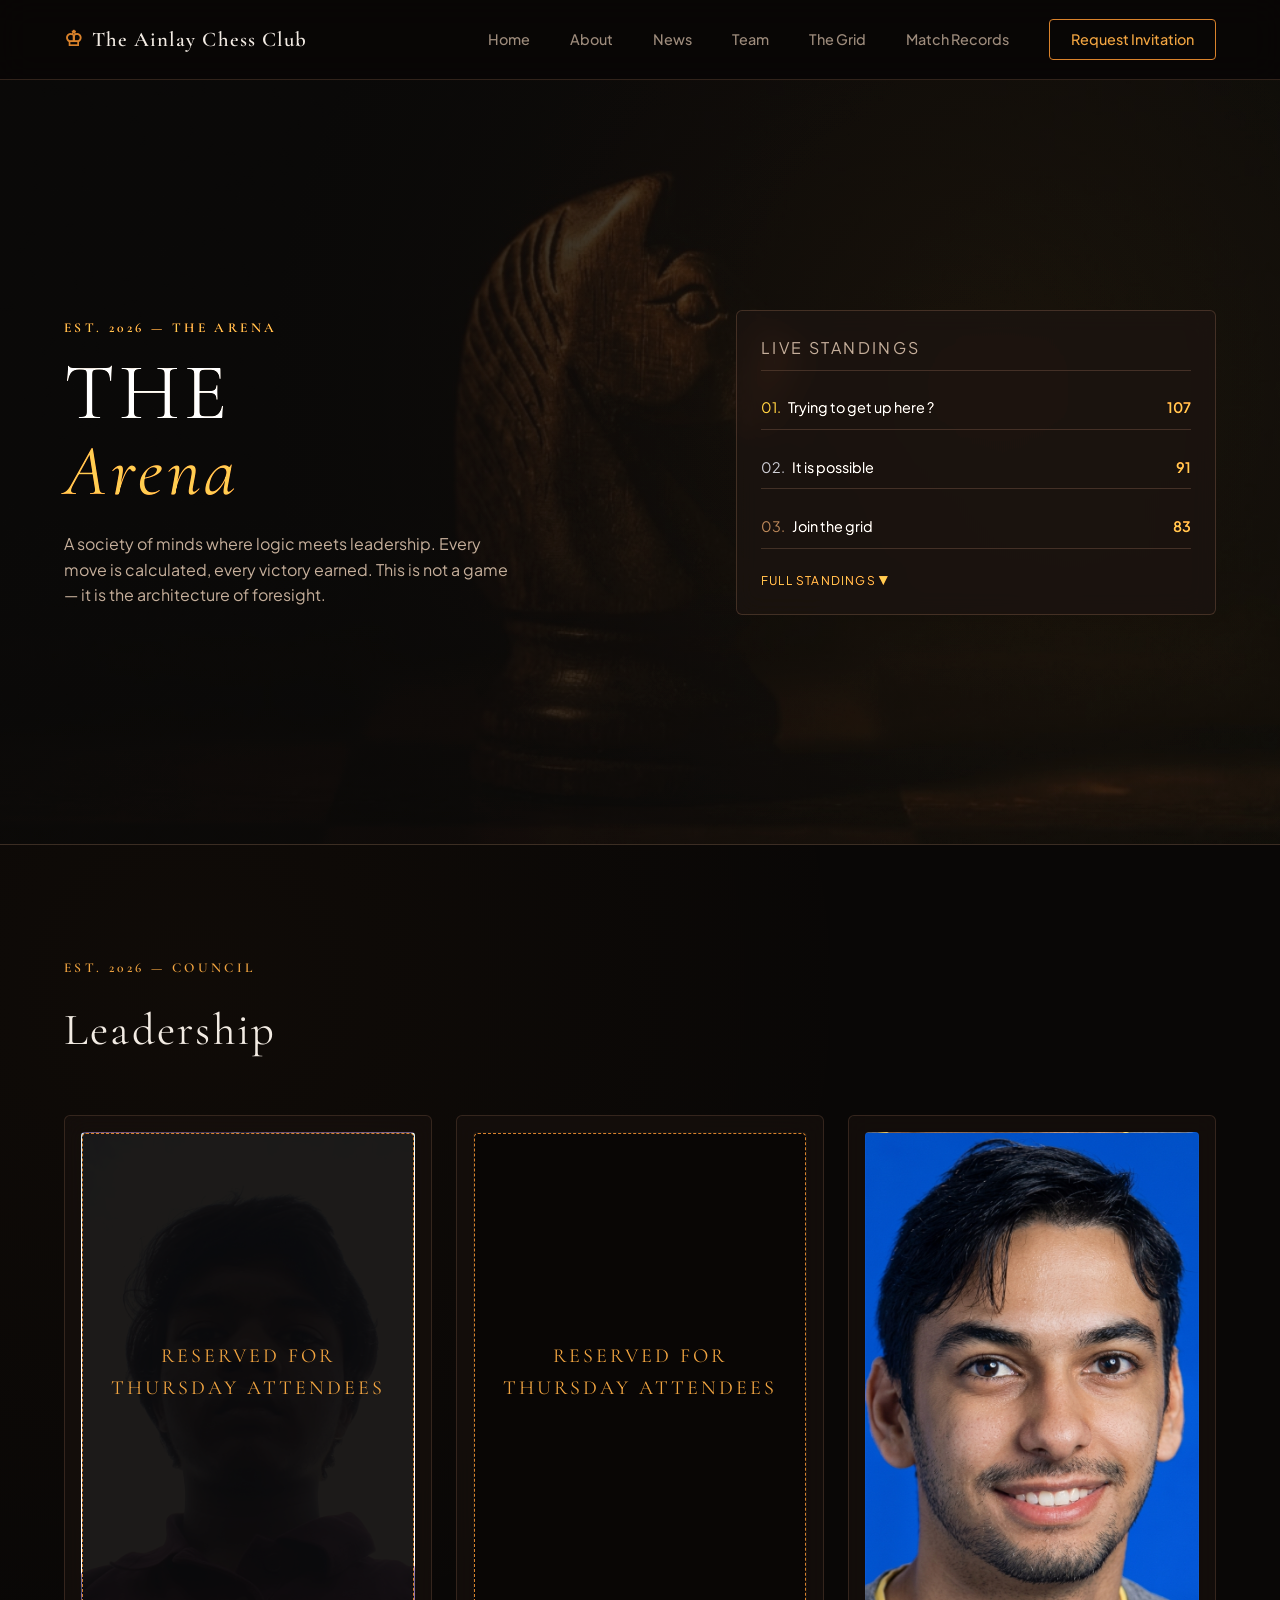
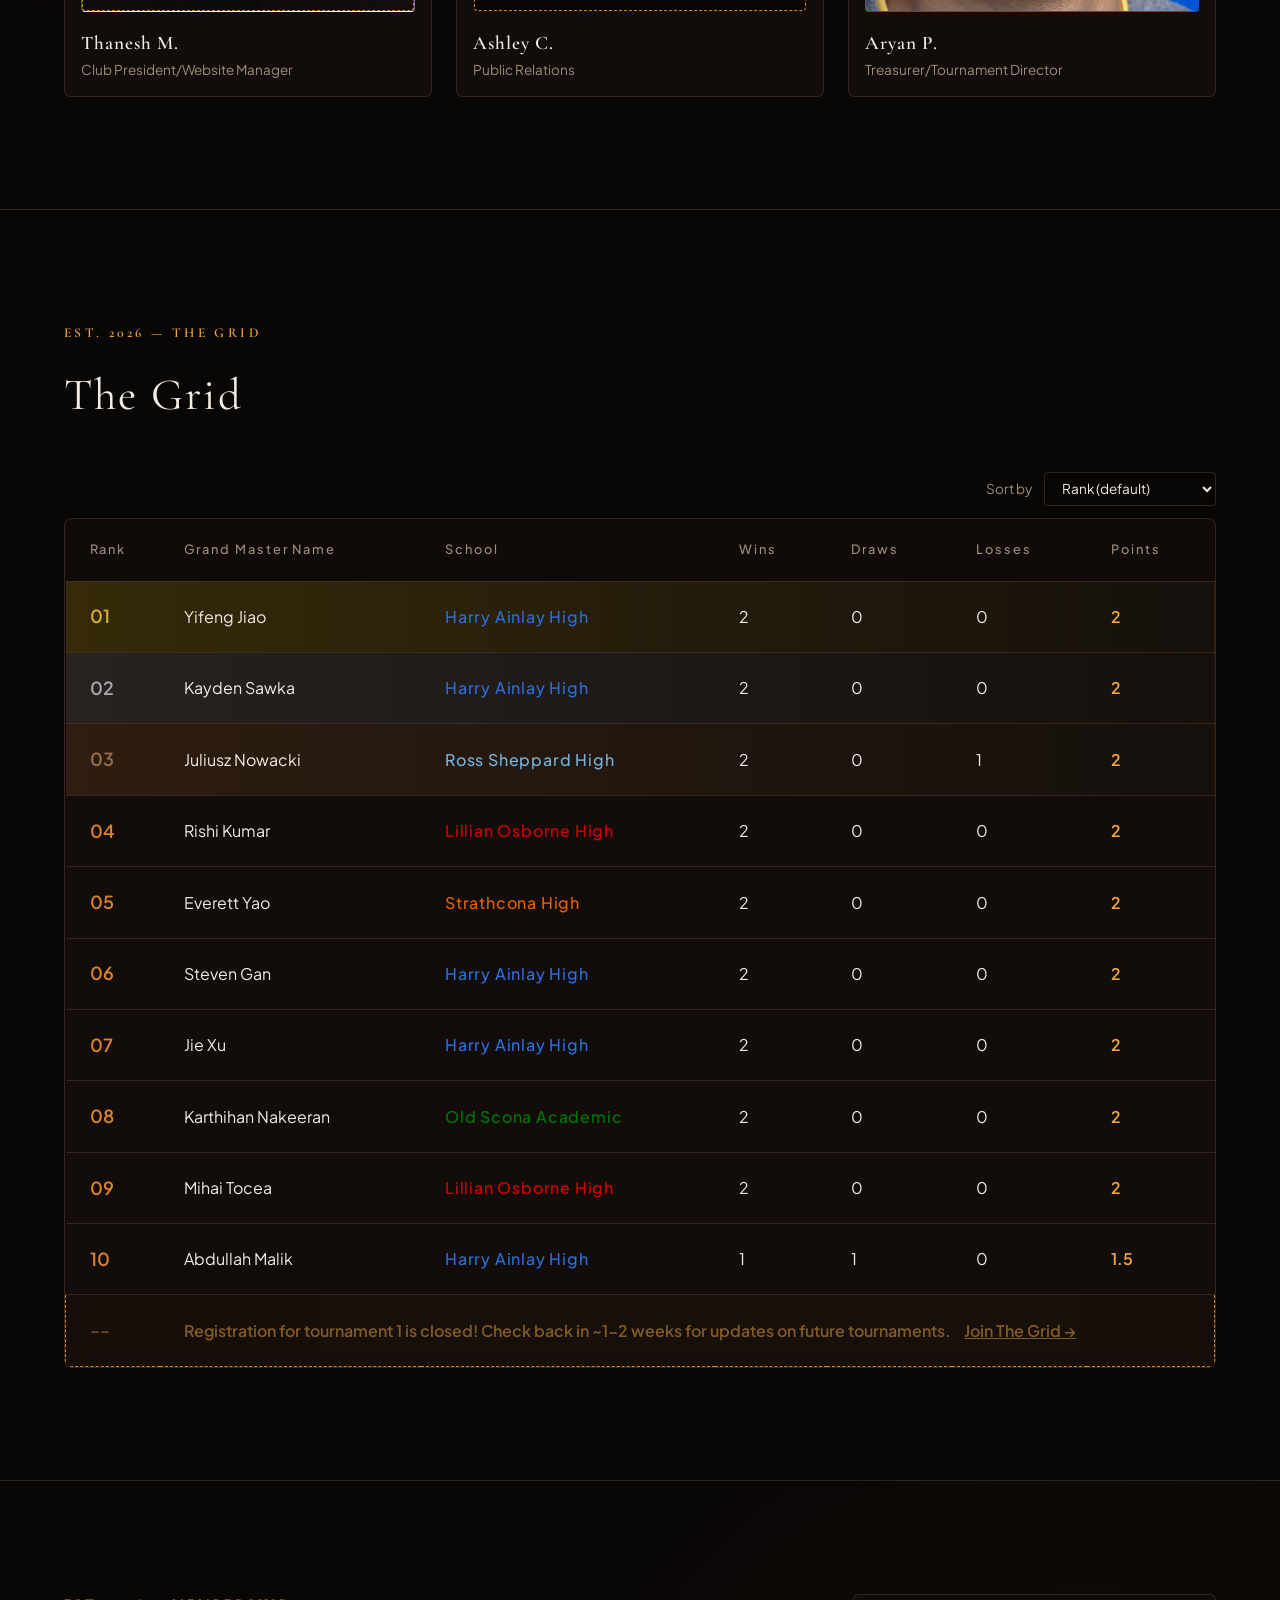
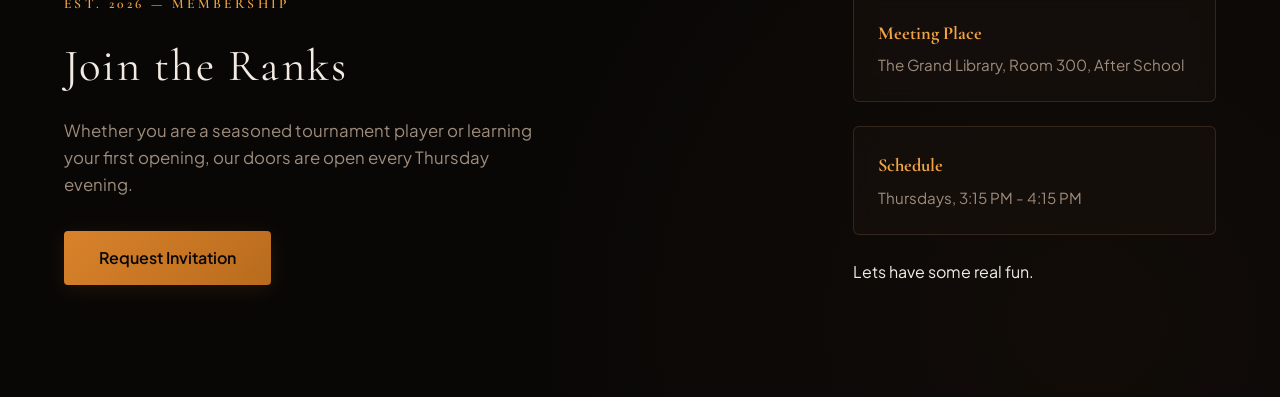
==== index.html @ 8c05b617 "Add files via upload" ====
<!doctype html>
<html lang="en">
    <head>
        <!-- Meta Information -->
        <meta charset="UTF-8" />
        <meta name="viewport" content="width=device-width, initial-scale=1.0" />

        <!-- Primary Meta Tags -->
        <title>Harry Ainlay Chess Club | The Ainlay Chess Club</title>
        <meta name="title" content="Harry Ainlay Chess Club | The Ainlay Chess Club" />
        <meta
            name="description"
            content="Step into the arena at The Ainlay Chess Club. View live league standings, meet our leadership council, and join us every Thursday after school from 3:15–4:15 PM in the library."
        />
        <link rel="canonical" href="https://ainlay-chess.vercel.app/" />

        <!-- Open Graph / Facebook / Discord / Slack -->
        <meta property="og:type" content="website" />
        <meta property="og:url" content="https://ainlay-chess.vercel.app/" />
        <meta property="og:title" content="Harry Ainlay Chess Club | The Ainlay Chess Club" />
        <meta
            property="og:description"
            content="Step into the arena at The Ainlay Chess Club. View live league standings, meet our leadership council, and join us every Thursday after school from 3:15–4:15 PM in the library."
        />
        <meta property="og:image" content="https://ainlay-chess.vercel.app/Images/favicon.png" />
        <meta property="og:image:alt" content="The Ainlay Chess Club Logo" />
        <meta property="og:site_name" content="The Ainlay Chess Club" />
        <meta property="og:locale" content="en_CA" />

        <!-- Twitter / X -->
        <meta name="twitter:card" content="summary_large_image" />
        <meta name="twitter:url" content="https://ainlay-chess.vercel.app/" />
        <meta name="twitter:title" content="Harry Ainlay Chess Club | The Arena" />
        <meta
            name="twitter:description"
            content="Step into the arena at The Ainlay Chess Club. View live league standings, meet our leadership council, and join us every Thursday after school from 3:15–4:15 PM in the library."
        />
        <meta name="twitter:image" content="https://ainlay-chess.vercel.app/Images/favicon.png" />
        <meta name="twitter:image:alt" content="The Ainlay Chess Club Logo" />

        <!-- Google Site Verification & Favicon -->
        <meta name="google-site-verification" content="iSYLplXVBavn5GoDQEmi91O7fH8G3z6XSumjKIxFPuk" />
        <link rel="icon" type="image/png" href="https://ainlay-chess.vercel.app/Images/favicon.png" />

        <!-- Stylesheets & Fonts -->
        <link rel="stylesheet" href="CSS/style.css" />
        <link
            href="https://fonts.googleapis.com/css2?family=Cormorant+Garamond:ital,wght@0,400;0,600;1,400&family=Plus+Jakarta+Sans:wght@300;400;500&display=swap"
            rel="stylesheet"
        />
        <script src="/JS/standings.js" defer></script>

        <!-- Vercel Analytics -->
        <script>
            window.va =
                window.va ||
                function () {
                    (window.vaq = window.vaq || []).push(arguments);
                };
        </script>

        <script defer src="/_vercel/insights/script.js"></script>
    </head>
    <body>
        <!-- Header / Navigation -->
        <header class="site-header">
            <div class="logo"><span>♔</span> The Ainlay Chess Club</div>
            <nav class="nav-links">
                <a href="/">Home</a>
                <a href="/about">About</a>
                <a href="/news">News</a>
                <a href="/team">Team</a>
                <a href="/league">The Grid</a>
                <a href="/records">Match Records</a>
                <a href="#join" class="btn-outline">Request Invitation</a>
            </nav>
        </header>

        <!-- Hero Section -->
        <section id="arena" class="hero">
            <div class="hero-bg-overlay"></div>
            <div class="hero-content">
                <span class="sub-title">EST. 2026 — THE ARENA</span>
                <h1>THE<br /><span class="hero-sub-title">Arena</span></h1>
                <p>
                    A society of minds where logic meets leadership. Every move is calculated, every victory earned.
                    This is not a game — it is the architecture of foresight.
                </p>
            </div>
            <div class="hero-sidebar">
                <div class="sidebar-header">LIVE STANDINGS</div>
                <div class="sidebar-item">
                    <span><span style="color: #d6af36">01.</span>&ensp;Trying to get up here ?</span>
                    <span class="amber-text">107</span>
                </div>
                <div class="sidebar-item">
                    <span><span style="color: #a7a7ad">02.</span>&ensp;It is possible</span>
                    <span class="amber-text">91</span>
                </div>
                <div class="sidebar-item">
                    <span><span style="color: #996f49">03.</span>&ensp;Join the grid </span>
                    <span class="amber-text">83</span>
                </div>
                <div class="sidebar-link"><a href="/league#league" class="no-deco">FULL STANDINGS ▼</a></div>
            </div>
        </section>

        <!-- Exec Section -->
        <section id="leadership" class="leadership-section">
            <span class="sub-title">EST. 2026 — COUNCIL</span>
            <h2>Leadership</h2>
            <div class="leadership-grid">
                <a href="/team#thanesh">
                    <div class="card no-deco">
                        <div class="card-img-thanesh placeholder-1" style="position: relative">
                            <div class="card-notice-overlay">
                                <span>RESERVED FOR THURSDAY ATTENDEES</span>
                            </div>
                        </div>
                        <h3>Thanesh M.</h3>
                        <p class="role">Club President/Website Manager</p>
                    </div>
                </a>
                <a href="/team#ashley">
                    <div class="card no-deco">
                        <div class="card-img-ashley placeholder-2" style="position: relative">
                            <div class="card-notice-overlay">
                                <span>RESERVED FOR THURSDAY ATTENDEES</span>
                            </div>
                        </div>
                        <h3>Ashley C.</h3>
                        <p class="role">Public Relations</p>
                    </div>
                </a>
                <a href="/team#aryan">
                    <div class="card no-deco">
                        <div class="card-img-aryan placeholder-3"></div>
                        <h3>Aryan P.</h3>
                        <p class="role">Treasurer/Tournament Director</p>
                    </div>
                </a>
            </div>
        </section>

        <!-- The League Standings Table -->
        <section id="league" class="league-section">
            <div class="league-header">
                <div>
                    <span class="sub-title">EST. 2026 — THE GRID</span>
                    <h2>The Grid</h2>
                </div>
            </div>
            <div class="standings-toolbar">
                <label for="home-standings-sort">Sort by</label>
                <select id="home-standings-sort" class="sort-select standings-sort">
                    <option value="rank">Rank (default)</option>
                    <option value="points">Points (high to low)</option>
                    <option value="wins">Wins (high to low)</option>
                    <option value="draws">Draws (high to low)</option>
                    <option value="losses">Losses (high to low)</option>
                    <option value="name">Name (A to Z)</option>
                    <option value="school">School (A to Z)</option>
                </select>
            </div>
            <div class="table-container">
                <table class="standings-table">
                    <thead>
                        <tr>
                            <th>Rank</th>
                            <th>Grand Master Name</th>
                            <th>School</th>
                            <th>Wins</th>
                            <th>Draws</th>
                            <th>Losses</th>
                            <th>Points</th>
                        </tr>
                    </thead>

                    <tbody>
                        <tr class="rank-1 ainlay-row">
                            <td><span class="rank-badge">01</span></td>
                            <td>Yifeng Jiao</td>
                            <td><span class="school-tag">Harry Ainlay High</span></td>
                            <td>2</td>
                            <td>0</td>
                            <td>0</td>
                            <td class="amber-text">2</td>
                        </tr>
                        <tr class="rank-2 ainlay-row">
                            <td><span class="rank-badge">02</span></td>
                            <td>Kayden Sawka</td>
                            <td><span class="school-tag">Harry Ainlay High</span></td>
                            <td>2</td>
                            <td>0</td>
                            <td>0</td>
                            <td class="amber-text">2</td>
                        </tr>
                        <tr class="rank-3 ross-row">
                            <td><span class="rank-badge">03</span></td>
                            <td>Juliusz Nowacki</td>
                            <td><span class="school-tag">Ross Sheppard High</span></td>
                            <td>2</td>
                            <td>0</td>
                            <td>1</td>
                            <td class="amber-text">2</td>
                        </tr>
                        <tr class="lillian-row">
                            <td><span class="rank-badge">04</span></td>
                            <td>Rishi Kumar</td>
                            <td><span class="school-tag">Lillian Osborne High</span></td>
                            <td>2</td>
                            <td>0</td>
                            <td>0</td>
                            <td class="amber-text">2</td>
                        </tr>
                        <tr class="scona-row">
                            <td><span class="rank-badge">05</span></td>
                            <td>Everett Yao</td>
                            <td><span class="school-tag">Strathcona High</span></td>
                            <td>2</td>
                            <td>0</td>
                            <td>0</td>
                            <td class="amber-text">2</td>
                        </tr>
                        <tr class="ainlay-row">
                            <td><span class="rank-badge">06</span></td>
                            <td>Steven Gan</td>
                            <td><span class="school-tag">Harry Ainlay High</span></td>
                            <td>2</td>
                            <td>0</td>
                            <td>0</td>
                            <td class="amber-text">2</td>
                        </tr>
                        <tr class="ainlay-row">
                            <td><span class="rank-badge">07</span></td>
                            <td>Jie Xu</td>
                            <td><span class="school-tag">Harry Ainlay High</span></td>
                            <td>2</td>
                            <td>0</td>
                            <td>0</td>
                            <td class="amber-text">2</td>
                        </tr>
                        <tr class="osa-row">
                            <td><span class="rank-badge">08</span></td>
                            <td>Karthihan Nakeeran</td>
                            <td><span class="school-tag">Old Scona Academic</span></td>
                            <td>2</td>
                            <td>0</td>
                            <td>0</td>
                            <td class="amber-text">2</td>
                        </tr>
                        <tr class="lillian-row">
                            <td><span class="rank-badge">09</span></td>
                            <td>Mihai Tocea</td>
                            <td><span class="school-tag">Lillian Osborne High</span></td>
                            <td>2</td>
                            <td>0</td>
                            <td>0</td>
                            <td class="amber-text">2</td>
                        </tr>
                        <tr class="ainlay-row">
                            <td><span class="rank-badge">10</span></td>
                            <td>Abdullah Malik</td>
                            <td><span class="school-tag">Harry Ainlay High</span></td>
                            <td>1</td>
                            <td>1</td>
                            <td>0</td>
                            <td class="amber-text">1.5</td>
                        </tr>

                        <tr class="open-row disabled">
                            <td class="rank-cell">
                                <span class="rank-badge">--</span>
                            </td>
                            <td colspan="6" class="amber-text">
                                Registration for tournament 1 is closed! Check back in ~1-2 weeks for updates on future
                                tournaments.
                                <a
                                    href="/league#join-form"
                                    onclick="openForm()"
                                    style="color: inherit; text-decoration: underline; margin-left: 10px"
                                    >Join The Grid &rarr;</a
                                >
                            </td>
                        </tr>
                    </tbody>
                </table>
            </div>
        </section>

        <!-- Invitation Section -->
        <section id="join" class="join-section">
            <div class="join-content">
                <span class="sub-title">EST. 2026 — MEMBERSHIP</span>
                <h2>Join the Ranks</h2>
                <p>
                    Whether you are a seasoned tournament player or learning your first opening, our doors are open
                    every Thursday evening.
                </p>
                <a
                    href="https://classroom.google.com/c/ODc4MzQwMDc4NTEy?cjc=wg23d7wl"
                    class="btn-solid"
                    target="_blank"
                    rel="noopener noreferrer"
                    >Request Invitation</a
                >
            </div>
            <div class="footer-meta">
                <div class="meta-box">
                    <h4>Meeting Place</h4>
                    <p>The Grand Library, Room 300, After School</p>
                </div>
                <div class="meta-box">
                    <h4>Schedule</h4>
                    <p>Thursdays, 3:15 PM - 4:15 PM</p>
                </div>
                <p>Lets have some real fun.</p>
            </div>
        </section>
        <script>
            let konamiCode = [
                "ArrowUp",
                "ArrowUp",
                "ArrowDown",
                "ArrowDown",
                "ArrowLeft",
                "ArrowRight",
                "ArrowLeft",
                "ArrowRight",
                "b",
                "a",
            ];
            let konamiIndex = 0;

            document.addEventListener("keydown", e => {
                if (e.key === konamiCode[konamiIndex]) {
                    konamiIndex++;
                    if (konamiIndex === konamiCode.length) {
                        triggerGrandmasterMode();
                        konamiIndex = 0;
                    }
                } else {
                    konamiIndex = 0;
                }
            });

            function triggerGrandmasterMode() {
                // Create secret banner
                const banner = document.createElement("div");
                banner.innerHTML = "👑 GRANDMASTER MODE ACTIVATED: +100 Aura Gained!";
                banner.style.cssText = `
            position: fixed;
            top: 0;
            left: 0;
            width: 100%;
            background: linear-gradient(90deg, #d9822b, #f2a541);
            color: #090706;
            text-align: center;
            padding: 12px;
            font-weight: bold;
            font-family: 'Plus Jakarta Sans', sans-serif;
            letter-spacing: 0.1em;
            z-index: 99999;
            box-shadow: 0 4px 20px rgba(217, 130, 43, 0.6);
            animation: slideDown 0.5s ease;
        `;
                document.body.prepend(banner);

                setTimeout(() => {
                    banner.style.transition = "opacity 0.5s ease";
                    banner.style.opacity = "0";
                    setTimeout(() => banner.remove(), 500);
                }, 4000);
            }
        </script>
    </body>
</html>
---- CSS/style.css ----
/* 0. ROOT VARIABLES & THEME SYSTEM*/
:root {
    /* Color Palette */
    --bg-deep: #090706;
    --bg-card: rgba(23, 17, 14, 0.7);
    --bg-card-hover: rgba(35, 26, 21, 0.85);
    --bg-header: rgba(9, 7, 6, 0.85);
    --bg-table-header: rgba(15, 11, 9, 0.6);

    /* Brand Accent Colors */
    --amber-primary: #d9822b;
    --amber-glow: #f2a541;
    --amber-dim: rgba(217, 130, 43, 0.12);
    --amber-dim-hover: rgba(217, 130, 43, 0.35);

    /* Typography Colors */
    --parchment: #f2ebe3;
    --text-muted: #9e8c7c;

    /* School Tag colours */
    --school-ainlay: #2c6fdb;
    --school-osa: #007902;
    --school-lillian: #d60000;
    --school-scona: #e66000;
    --school-ross: #75b2dd;
    --school-avalon: #b055ff;

    /* Rank Accent Colors */
    --rank-gold: #d6af36;
    --rank-silver: #a7a7ad;
    --rank-bronze: #996f49;

    /* Borders & Glows */
    --bronze-border: rgba(77, 56, 42, 0.6);
    --bronze-border-glow: rgba(217, 130, 43, 0.4);

    /* Typography Families */
    --font-heading: "Cormorant Garamond", serif;
    --font-body: "Plus Jakarta Sans", sans-serif;

    /* Spacing & Radii */
    --radius-sm: 4px;
    --radius-md: 6px;
    --radius-lg: 8px;

    /* Transitions & Filters */
    --transition-smooth: all 0.4s cubic-bezier(0.16, 1, 0.3, 1);
    --transition-fast: all 0.3s ease;
    --backdrop-blur: blur(12px);
}

/* 1. GLOBAL RESET & BASE STYLES */
*,
*::before,
*::after {
    margin: 0;
    padding: 0;
    box-sizing: border-box;
}

html,
body {
    width: 100%;
    max-width: 100%;
    overflow-x: hidden;
    position: relative;
}

body {
    background-color: var(--bg-deep);
    color: var(--parchment);
    font-family: var(--font-body);
    line-height: 1.6;
}

img,
video,
canvas,
svg {
    max-width: 100%;
    height: auto;
}

/* Typography Hierarchy */
h1,
h2,
h3,
.logo,
.sub-title {
    font-family: var(--font-heading);
    letter-spacing: 0.05em;
}

a {
    text-decoration: none;
    color: inherit;
    transition: var(--transition-fast);
}

a:hover {
    scale: 1.02;
}

.disabled {
    pointer-events: none;
    cursor: default;
    opacity: 0.5;
}

a.disabled-signup-link {
    pointer-events: none;
    cursor: default;
    opacity: 0.85;
    color: white !important;
}

.no-deco {
    text-decoration: none;
    color: inherit;
}

.amber-text {
    color: var(--amber-glow);
    font-weight: 600;
}

.sub-title {
    font-size: 0.85rem;
    color: var(--amber-glow);
    display: block;
    margin-bottom: 1rem;
    letter-spacing: 0.25em;
    font-weight: 600;
}

/* Common Section Layout */
.section-padded {
    padding: 7rem 5%;
    border-bottom: 1px solid var(--bronze-border);
    width: 100%;
}

/* 2. NAVIGATION HEADER */
.site-header {
    display: flex;
    justify-content: space-between;
    align-items: center;
    padding: 1.2rem 5%;
    position: sticky;
    top: 0;
    z-index: 1000;
    background: var(--bg-header);
    backdrop-filter: blur(16px);
    -webkit-backdrop-filter: blur(16px);
    border-bottom: 1px solid var(--bronze-border);
    width: 100%;
}

.logo {
    font-size: 1.3rem;
    color: var(--parchment);
    font-weight: 600;
    display: flex;
    align-items: center;
    gap: 0.5rem;
}

.logo span {
    color: var(--amber-primary);
}

.nav-links {
    display: flex;
    gap: 2.5rem;
    align-items: center;
}

.nav-links a {
    color: var(--text-muted);
    font-size: 0.9rem;
    font-weight: 500;
    transition: var(--transition-smooth);
}

.nav-links a:hover,
.active-link,
.nav-links a.active {
    color: var(--amber-glow) !important;
}

/* 3. BUTTONS, FORMS & CONTROLS */
.btn-outline {
    border: 1px solid var(--amber-primary);
    padding: 0.5rem 1.3rem;
    color: var(--amber-glow) !important;
    border-radius: var(--radius-sm);
    transition: all 1.5s cubic-bezier(0.16, 1, 0.3, 1);
}

.btn-outline:hover {
    background-color: var(--amber-primary);
    color: var(--bg-deep) !important;
    box-shadow: 0 0 20px var(--amber-dim);
    transform: translateY(-1px);
}

.btn-solid {
    background: linear-gradient(135deg, var(--amber-primary), #b86b1d);
    color: var(--bg-deep);
    padding: 0.9rem 2.2rem;
    font-weight: 600;
    display: inline-block;
    border-radius: var(--radius-sm);
    transition: var(--transition-smooth);
    box-shadow: 0 4px 20px var(--amber-dim);
}

.btn-solid:hover {
    transform: translateY(-2px);
    box-shadow: 0 6px 30px var(--amber-dim-hover);
    filter: brightness(1.05);
    color: white;
}

.button-group {
    display: flex;
    flex-direction: row;
    gap: 1rem;
    justify-content: center;
    align-items: center;
    flex-wrap: wrap;
}

/* Filter Dropdowns */
.sort-select {
    background: rgba(9, 7, 6, 0.8);
    border: 1px solid var(--bronze-border);
    color: var(--parchment);
    padding: 0.4rem 0.8rem;
    border-radius: var(--radius-sm);
    font-size: 0.85rem;
    font-family: inherit;
    cursor: pointer;
    transition: var(--transition-fast);
}

.sort-select:focus,
.sort-select:hover {
    border-color: var(--amber-primary);
    outline: none;
}

.standings-toolbar {
    display: flex;
    align-items: center;
    justify-content: flex-end;
    gap: 0.75rem;
    margin-bottom: 0.75rem;
    color: var(--text-muted);
    font-size: 0.85rem;
}

/* Custom School Filter */
#school-filter option[value="ainlay"] {
    color: var(--school-ainlay);
}

#school-filter option[value="osa"] {
    color: var(--school-osa);
}

#school-filter option[value="lillian"] {
    color: var(--school-lillian);
}

#school-filter option[value="scona"] {
    color: var(--school-scona);
}

#school-filter option[value="ross"] {
    color: var(--school-ross);
}

#school-filter option[value="avalon"] {
    color: var(--school-avalon);
}

.custom-select {
    position: relative;
    width: 176px;
    font-family: inherit;
    user-select: none;
}

.selected-option {
    padding: 0.4rem 0.8rem;
    border: 1px solid var(--bronze-border);
    border-radius: 6px;
    background-color: rgba(9, 7, 6, 0.8);
    color: var(--parchment);
    font-size: 0.85rem;
    cursor: pointer;
    display: flex;
    align-items: center;
    justify-content: space-between;
}

.options-list {
    display: none;
    position: absolute;
    top: 100%;
    left: 0;
    right: 0;
    margin-top: 4px;
    background: var(--bg-deep);
    border: 1px solid var(--bronze-border);
    border-radius: 6px;
    box-shadow: 0 4px 12px rgba(0, 0, 0, 0.1);
    z-index: 10;
    overflow: hidden;
}

.custom-select.open .options-list {
    display: block;
}

.option {
    padding: 10px 14px;
    color: var(--tag-color, var(--parchment));
    font-weight: 600;
    cursor: pointer;
    transition: background-color 0.2s ease;
}

.option:hover {
    background-color: var(--amber-dim);
}

/* 4. HERO SECTIONS */
.hero {
    position: relative;
    display: grid;
    grid-template-columns: 1.4fr 1fr;
    align-items: center;
    padding: 7rem 5%;
    min-height: 85vh;
    border-bottom: 1px solid var(--bronze-border);
    background-image: url("../Images/knight-background.jpg");
    background-size: cover;
    background-position: center;
    filter: brightness(1.25);
    width: 100%;
}

.hero-bg-overlay {
    position: absolute;
    inset: 0;
    background:
        linear-gradient(90deg, rgba(9, 7, 6, 0.88) 35%, rgba(9, 7, 6, 0.6) 100%),
        radial-gradient(circle at 75% 40%, rgba(217, 130, 43, 0.22) 0%, transparent 65%);
    z-index: 1;
}

.hero-content,
.hero-sidebar {
    position: relative;
    z-index: 2;
}

.hero h1 {
    font-size: 5rem;
    margin-bottom: 1.5rem;
    color: var(--parchment);
    font-weight: 400;
    line-height: 0.95;
    text-transform: uppercase;
}

.hero-sub-title {
    font-style: italic;
    text-transform: none;
    font-size: 4.5rem;
    color: var(--amber-glow);
}

.hero p {
    color: var(--text-muted);
    max-width: 450px;
    font-size: 1rem;
}

.hero-sidebar {
    background: var(--bg-card);
    backdrop-filter: var(--backdrop-blur);
    border: 1px solid var(--bronze-border);
    border-radius: var(--radius-md);
    padding: 1.5rem;
    display: flex;
    flex-direction: column;
    gap: 1rem;
}

.sidebar-header {
    font-size: 1rem;
    letter-spacing: 0.15em;
    color: var(--text-muted);
    border-bottom: 1px solid var(--bronze-border);
    padding-bottom: 0.6rem;
}

.sidebar-item {
    display: flex;
    justify-content: space-between;
    padding: 0.6rem 0;
    border-bottom: 1px solid var(--bronze-border);
    font-size: 0.9rem;
    color: var(--parchment);
}

.sidebar-link {
    font-size: 0.75rem;
    letter-spacing: 0.1em;
    color: var(--amber-glow);
    padding-top: 0.4rem;
    cursor: pointer;
}

/* Secondary Page Heros */
.about-hero,
.team-hero {
    padding: 6rem 5% 3rem 5%;
    max-width: 900px;
    width: 100%;
}

.about-hero {
    padding-top: 7rem;
    padding-bottom: 4rem;
    border-bottom: 1px solid var(--bronze-border);
}

.about-hero h1,
.team-hero h1 {
    font-size: 5rem;
    font-weight: 400;
    margin-bottom: 1.5rem;
    line-height: 0.95;
    color: var(--parchment);
}

.about-intro,
.team-intro {
    color: var(--text-muted);
    font-size: 1.05rem;
    line-height: 1.7;
}

.about-intro {
    font-size: 1.15rem;
    line-height: 1.8;
}

.team-intro {
    max-width: 600px;
}

/* 5. CARDS & GRID MODULES */
.card,
.pillar-card,
.rule-card,
.team-card {
    background-color: var(--bg-card);
    backdrop-filter: var(--backdrop-blur);
    -webkit-backdrop-filter: var(--backdrop-blur);
    border: 1px solid var(--bronze-border);
    border-radius: var(--radius-md);
    transition: var(--transition-smooth);
}

.card:hover,
.pillar-card:hover,
.rule-card:hover,
.team-card:hover {
    transform: translateY(-8px);
    border-color: var(--amber-primary);
    box-shadow:
        0 16px 30px rgba(0, 0, 0, 0.6),
        0 0 20px var(--amber-dim);
}

/* Leadership Grid */
.leadership-section {
    padding: 7rem 5%;
    border-bottom: 1px solid var(--bronze-border);
    background: radial-gradient(circle at 15% 15%, rgba(217, 130, 43, 0.03) 0%, transparent 50%);
    width: 100%;
}

.leadership-section h2,
.league-header h2,
.join-content h2 {
    font-size: 2.8rem;
    font-weight: 400;
    color: var(--parchment);
}

.leadership-section h2 {
    margin-bottom: 3rem;
}

.leadership-grid {
    display: grid;
    grid-template-columns: repeat(auto-fit, minmax(200px, 1fr));
    gap: 1.5rem;
}

.card {
    padding: 1rem;
    text-align: left;
}

.card-img-thanesh,
.card-img-ashley,
.card-img-aryan,
.team-img-thanesh,
.team-img-ashley,
.team-img-aryan {
    width: 100%;
    height: 480px;
    margin-bottom: 1rem;
    border-radius: var(--radius-sm);
    background-size: cover;
    background-position: center;
    border: 1px solid rgba(255, 255, 255, 0.03);
    transition: filter 0.3s ease;
}

.card-img-thanesh,
.team-img-thanesh {
    background-image: url("../Images/thanesh.jpg");
}

.card-img-ashley,
.team-img-ashley {
    background-image: url("");
}

.card-img-aryan,
.team-img-aryan {
    background-image: url("../Images/aryan.jpg");
}

.card:hover [class*="card-img-"],
.team-card:hover [class*="team-img-"] {
    filter: brightness(1.1);
}

.card h3 {
    font-size: 1.2rem;
    font-weight: 600;
    color: var(--parchment);
}

.role {
    font-size: 0.85rem;
    color: var(--text-muted);
}

.card-notice-overlay {
    position: absolute;
    inset: 0;
    background: rgba(9, 7, 6, 0.92);
    display: flex;
    align-items: center;
    justify-content: center;
    text-align: center;
    padding: 1.5rem;
    font-family: var(--font-heading);
    font-size: 1.25rem;
    letter-spacing: 0.15em;
    color: var(--amber-glow);
    border: 1px dashed var(--amber-primary);
    border-radius: var(--radius-sm);
    z-index: 2;
}

/* Grid Rules Section */
.grid-rules-section {
    padding: 4rem 5% 2rem 5%;
    border-bottom: 1px solid var(--bronze-border);
    width: 100%;
}

.rules-header {
    max-width: 700px;
    margin-bottom: 3rem;
}

.rules-header h2 {
    font-size: 2.8rem;
    font-weight: 400;
    color: var(--parchment);
    margin-bottom: 0.8rem;
}

.rules-intro {
    color: var(--text-muted);
    font-size: 1.05rem;
    line-height: 1.7;
}

.rules-grid {
    display: grid;
    grid-template-columns: repeat(auto-fit, minmax(280px, 1fr));
    gap: 1.5rem;
}

.rule-card {
    padding: 2rem 1.5rem;
}

.rule-card:hover {
    transform: translateY(-6px);
}

.rule-icon {
    font-size: 2rem;
    color: var(--amber-glow);
    margin-bottom: 1rem;
}

.rule-card h3 {
    font-size: 1.35rem;
    font-weight: 600;
    color: var(--parchment);
    margin-bottom: 1rem;
    font-family: var(--font-heading);
}

.rule-list {
    list-style: none;
    padding: 0;
    margin-bottom: 1rem;
}

.rule-list li {
    font-size: 0.95rem;
    color: var(--parchment);
    padding: 0.3rem 0;
    border-bottom: 1px solid rgba(77, 56, 42, 0.3);
}

.rule-list li strong {
    color: var(--amber-glow);
}

.rule-subtext {
    font-size: 0.85rem;
    color: var(--text-muted);
    line-height: 1.5;
    margin-top: 0.8rem;
}

/* Pillars Section */
.pillars-section {
    padding: 7rem 5%;
    border-bottom: 1px solid var(--bronze-border);
    text-align: center;
    width: 100%;
}

.pillars-section .sub-title {
    margin-bottom: 3rem;
}

.pillars-grid {
    display: grid;
    grid-template-columns: repeat(auto-fit, minmax(280px, 1fr));
    gap: 2rem;
    text-align: left;
}

.pillar-card {
    padding: 2.5rem 2rem;
}

.pillar-icon {
    font-size: 1.8rem;
    margin-bottom: 1.2rem;
}

.pillar-card h3 {
    font-size: 1.5rem;
    font-weight: 600;
    color: var(--parchment);
    margin-bottom: 0.8rem;
}

.pillar-card p {
    color: var(--text-muted);
    font-size: 0.95rem;
}

/* Team Grid */
.team-grid-section {
    padding: 3rem 5% 8rem 5%;
    width: 100%;
}

.team-grid {
    display: grid;
    grid-template-columns: repeat(3, 1fr);
    gap: 2rem;
}

.team-card {
    position: relative;
    padding: 1.2rem;
    display: flex;
    flex-direction: column;
    justify-content: space-between;
}

.team-card:hover {
    transform: translateY(-6px);
}

.chess-icon-watermark {
    font-size: 3.5rem;
    color: rgba(217, 130, 43, 0.15);
}

.team-role-tag {
    font-size: 0.65rem;
    letter-spacing: 0.2em;
    color: var(--amber-glow);
    margin-bottom: 0.4rem;
    display: block;
}

.team-card h3 {
    font-size: 1.35rem;
    font-weight: 600;
    color: var(--parchment);
    margin-bottom: 0.6rem;
}

.team-bio {
    color: var(--text-muted);
    font-size: 0.9rem;
    line-height: 1.6;
    margin-bottom: 2rem;
}

.team-footer-meta {
    display: flex;
    justify-content: space-between;
    align-items: flex-end;
    border-top: 1px solid var(--bronze-border);
    padding-top: 0.8rem;
    font-size: 0.75rem;
    margin-top: auto;
}

.quote-text {
    color: var(--text-muted);
    font-style: italic;
    font-size: 0.7rem;
    line-height: 1.3;
    max-width: 55%;
    white-space: normal;
    overflow: visible;
}

.contact-link {
    color: var(--text-muted);
    text-decoration: none;
    letter-spacing: 0.1em;
    font-weight: 600;
    transition: color 0.3s ease;
}

.contact-link:hover {
    color: var(--amber-glow);
}

.open-team-card {
    border: 1px dashed var(--amber-primary);
    background: radial-gradient(circle at 50% 50%, rgba(217, 130, 43, 0.05) 0%, transparent 80%);
}

.open-slot-img {
    background: rgba(217, 130, 43, 0.03) !important;
}

.pointer-emoji {
    font-size: 3.5rem;
    animation: bouncePointer 1.5s infinite ease-in-out;
}

@keyframes bouncePointer {
    0%,
    100% {
        transform: scale(1);
    }
    50% {
        transform: scale(1.15) translateX(4px);
    }
}

/* 6. STANDINGS & TABLES (League, The Grid)*/
.league-section {
    padding: 7rem 5%;
    border-bottom: 1px solid var(--bronze-border);
    width: 100%;
}

.league-header {
    display: flex;
    justify-content: space-between;
    align-items: flex-end;
    margin-bottom: 2.5rem;
}

.filter-tabs {
    display: flex;
    gap: 2rem;
    font-size: 0.9rem;
    color: var(--text-muted);
    cursor: pointer;
}

.filter-tabs span {
    transition: color 0.3s ease;
}

.filter-tabs span:hover {
    color: var(--parchment);
}

.filter-tabs .active {
    color: var(--amber-glow);
    border-bottom: 2px solid var(--amber-primary);
    padding-bottom: 0.3rem;
}

.table-container {
    background: var(--bg-card);
    border: 1px solid var(--bronze-border);
    border-radius: var(--radius-lg);
    overflow-x: auto;
    -webkit-overflow-scrolling: touch;
    backdrop-filter: var(--backdrop-blur);
    width: 100%;
}

.standings-table {
    width: 100%;
    border-collapse: collapse;
    text-align: left;
}

.standings-table th,
.standings-table td {
    padding: 1.3rem 1.5rem;
    border-bottom: 1px solid var(--bronze-border);
}

.standings-table tr:last-child td {
    border-bottom: none;
}

.standings-table th {
    color: var(--text-muted);
    font-weight: 500;
    font-size: 0.8rem;
    letter-spacing: 0.15em;
    background: var(--bg-table-header);
}

.standings-table tbody tr {
    transition: background 0.3s ease;
}

.standings-table tbody tr:hover {
    background: rgba(217, 130, 43, 0.05);
}

.rank-badge {
    color: var(--amber-primary);
    font-weight: 600;
    font-size: 18px;
}

/* Standings Gradient & Color Ranks */
.standings-table tr.rank-1 {
    background: linear-gradient(90deg, rgba(255, 215, 0, 0.15) 0%, rgba(26, 21, 14, 0.4) 100%) !important;
}

.standings-table tr.rank-2 {
    background: linear-gradient(90deg, rgba(192, 192, 192, 0.12) 0%, rgba(26, 21, 14, 0.4) 100%) !important;
}

.standings-table tr.rank-3 {
    background: linear-gradient(90deg, rgba(205, 127, 50, 0.15) 0%, rgba(26, 21, 14, 0.4) 100%) !important;
}

.standings-table tr.rank-4 {
    background: linear-gradient(90deg, rgba(217, 130, 43, 0.1) 0%, rgba(26, 21, 14, 0.3) 100%) !important;
}

.standings-table tr.rank-5 {
    background: linear-gradient(90deg, rgba(217, 130, 43, 0.06) 0%, rgba(26, 21, 14, 0.2) 100%) !important;
}

.standings-table tr.rank-1 .rank-badge {
    color: var(--rank-gold) !important;
}

.standings-table tr.rank-2 .rank-badge {
    color: var(--rank-silver) !important;
}

.standings-table tr.rank-3 .rank-badge {
    color: var(--rank-bronze) !important;
}

.standings-table tr.rank-4 .rank-badge,
.standings-table tr.rank-5 .rank-badge {
    color: var(--amber-primary) !important;
}

/* School Identifiers */
.school-tag {
    font-size: 1rem;
    letter-spacing: 0.05em;
}

.school-ainlay,
.standings-table tr.ainlay-row .school-tag {
    color: var(--school-ainlay);
    font-weight: 500;
}

.school-osa,
.standings-table tr.osa-row .school-tag {
    color: var(--school-osa);
    font-weight: 500;
}

.school-lillian,
.standings-table tr.lillian-row .school-tag {
    color: var(--school-lillian);
    font-weight: 500;
}

.school-scona,
.standings-table tr.scona-row .school-tag {
    color: var(--school-scona);
    font-weight: 500;
}

.school-ross,
.standings-table tr.ross-row .school-tag {
    color: var(--school-ross);
    font-weight: 500;
}

.school-avalon,
.standings-table tr.avalon-row .school-tag {
    color: var(--school-avalon);
    font-weight: 500;
}

.open-row {
    background: rgba(217, 130, 43, 0.04);
    border: 1px dashed var(--amber-primary);
}

.open-row:hover {
    background: rgba(217, 130, 43, 0.11) !important;
}

.closing-meta-muted {
    color: var(--text-muted);
    font-size: 1.1rem;
    margin-bottom: 25px;
}

.closing-meta-muted a {
    color: #ffffff !important;
    text-decoration: underline;
    font-weight: 500;
    margin-left: 4px;
}

.closing-meta-muted a:hover {
    color: var(--amber-glow) !important;
}

/* FAQ Accordion Module */
.faq-section {
    padding: 5rem 5%;
    border-bottom: 1px solid var(--bronze-border);
    background: rgba(15, 11, 9, 0.45);
    width: 100%;
}

.faq-header {
    max-width: 750px;
    margin-bottom: 2.5rem;
}

.faq-header h2 {
    font-size: 2.8rem;
    font-weight: 400;
    color: var(--parchment);
    margin-bottom: 0.8rem;
}

.faq-intro {
    color: var(--text-muted);
    font-size: 1.05rem;
    line-height: 1.7;
}

.faq-accordion {
    max-width: 100%;
    display: flex;
    flex-direction: column;
    gap: 1rem;
}

.faq-item {
    background-color: var(--bg-card);
    backdrop-filter: var(--backdrop-blur);
    -webkit-backdrop-filter: var(--backdrop-blur);
    border: 1px solid var(--bronze-border);
    border-radius: var(--radius-md);
    overflow: hidden;
    transition:
        border-color 0.3s ease,
        box-shadow 0.3s ease;
}

.faq-item:hover {
    border-color: var(--amber-primary);
    box-shadow: 0 4px 15px var(--amber-dim);
}

.faq-question {
    list-style: none;
    padding: 1.2rem 1.5rem;
    font-family: var(--font-heading);
    font-size: 1.35rem;
    font-weight: 600;
    color: var(--parchment);
    cursor: pointer;
    display: flex;
    justify-content: space-between;
    align-items: center;
    user-select: none;
    transition: color 0.3s ease;
}

.faq-question::-webkit-details-marker {
    display: none;
}

.faq-question:hover {
    color: var(--amber-glow);
}

.faq-arrow {
    font-size: 0.8rem;
    color: var(--amber-glow);
    transition: transform 0.3s ease;
}

.faq-item[open] .faq-arrow {
    transform: rotate(180deg);
}

.faq-item[open] .faq-question {
    border-bottom: 1px solid var(--bronze-border);
    color: var(--amber-glow);
}

.faq-content {
    padding: 1.2rem 1.5rem;
    color: var(--parchment);
    font-size: 0.95rem;
    line-height: 1.6;
    background: rgba(9, 7, 6, 0.4);
}

.faq-content strong {
    color: var(--amber-glow);
}

.faq-content a {
    color: var(--amber-glow);
    text-decoration: underline;
}

/* 7. MATCH RECORDS MODULE */
.records-section-padding {
    padding: 5rem 5%;
    border-bottom: 1px solid var(--bronze-border);
    width: 100%;
}

.records-filter-bar {
    display: flex;
    justify-content: space-between;
    align-items: center;
    gap: 1rem;
    margin-bottom: 1.5rem;
    flex-wrap: wrap;
    background: var(--bg-card);
    padding: 0.8rem 1.2rem;
    border: 1px solid var(--bronze-border);
    border-radius: var(--radius-md);
}

.records-filter-bar[hidden],
.records-grid[hidden] {
    display: none;
}

.records-announcement {
    padding: 2rem;
    border: 1px solid var(--bronze-border);
    border-radius: var(--radius-md);
    background: var(--bg-card);
    color: var(--parchment);
    font-size: 1rem;
    text-align: center;
}

.filter-group {
    display: flex;
    align-items: center;
    gap: 0.8rem;
}

.search-filter-group {
    flex: 1;
    min-width: 200px;
}

.records-search-input {
    background: rgba(9, 7, 6, 0.8);
    border: 1px solid var(--bronze-border);
    color: var(--parchment);
    padding: 0.4rem 0.8rem;
    border-radius: var(--radius-sm);
    font-size: 0.85rem;
    font-family: inherit;
    width: 100%;
    transition: var(--transition-fast);
}

.records-search-input:focus,
.records-search-input:hover {
    border-color: var(--amber-primary);
    outline: none;
}

.no-results-message {
    text-align: center;
    color: var(--text-muted);
    font-size: 1rem;
    padding: 3rem 0;
    grid-column: 1 / -1;
}

.filter-group label {
    font-size: 0.85rem;
    color: var(--text-muted);
    letter-spacing: 0.05em;
    font-weight: 500;
}

.records-grid {
    display: flex;
    flex-direction: column;
    gap: 1rem;
    margin-top: 1rem;
}

.record-card {
    background-color: var(--bg-card);
    backdrop-filter: var(--backdrop-blur);
    -webkit-backdrop-filter: var(--backdrop-blur);
    border: 1px solid var(--bronze-border);
    border-radius: var(--radius-lg);
    padding: 1rem 1.25rem;
    display: grid;
    grid-template-columns: 80px minmax(260px, 300px) minmax(0, 1fr);
    align-items: center;
    gap: 1.5rem;
    transition: var(--transition-fast);
}

.record-card:hover {
    transform: translateX(4px);
    background-color: var(--bg-card-hover);
    border-color: var(--amber-primary);
    box-shadow:
        0 8px 20px rgba(0, 0, 0, 0.5),
        0 0 15px var(--amber-dim);
}

.endgame-board-slot {
    width: 80px;
    height: 80px;
    aspect-ratio: 1 / 1;
    background-color: #0d0a08;
    border: 1px solid var(--bronze-border);
    border-radius: var(--radius-sm);
    display: flex;
    align-items: center;
    justify-content: center;
    overflow: hidden;
    position: relative;
    flex-shrink: 0;
    background: linear-gradient(145deg, rgba(18, 15, 12, 0.95), rgba(12, 9, 7, 0.85));
}

.endgame-board-slot img {
    position: absolute;
    inset: 0;
    width: 100%;
    height: 100%;
    object-fit: cover;
    opacity: 0;
    transition: opacity 0.25s ease, transform 0.3s ease;
}

.endgame-board-slot:has(img[src]):not(img[src=""]),
.endgame-board-slot img[src]:not([src=""]) {
    opacity: 1;
}

.record-card:hover .endgame-board-slot img {
    transform: scale(1.05);
}

.image-placeholder {
    position: relative;
    z-index: 1;
    display: flex;
    flex-direction: column;
    align-items: center;
    justify-content: center;
    gap: 0.2rem;
    color: var(--text-muted);
    font-size: 0.65rem;
    text-align: center;
    background: rgba(10, 8, 7, 0.2);
    width: 100%;
    height: 100%;
    padding: 0.35rem;
    box-sizing: border-box;
}

.board-slot-image {
    position: absolute;
    inset: 0;
    width: 100%;
    height: 100%;
    object-fit: cover;
    display: block;
}

.placeholder-icon {
    font-size: 1.2rem;
    color: var(--amber-glow);
    opacity: 0.8;
}

.record-header {
    display: flex;
    flex-direction: column;
    align-items: flex-start;
    justify-content: center;
    gap: 0.5rem;
    border-right: 1px solid var(--bronze-border);
    padding-right: 1.5rem;
    height: 100%;
    min-width: 220px;
}

.record-fixture {
    font-size: 0.75rem;
    letter-spacing: 0.1em;
    font-weight: 600;
    color: var(--amber-glow);
    text-transform: uppercase;
    white-space: nowrap;
}

.record-tournament {
    color: var(--amber-glow);
    font-size: 0.7rem;
    letter-spacing: 0.08em;
    line-height: 1.2;
    text-transform: uppercase;
}

.record-outcome {
    font-size: 0.85rem;
    color: var(--amber-glow);
    font-weight: 600;
    white-space: nowrap;
}

.players-stack {
    display: flex;
    flex-direction: column;
    gap: 0.4rem;
    justify-content: center;
}

.player-row {
    display: flex;
    align-items: center;
    gap: 1.5rem;
}

.player-info {
    display: flex;
    align-items: center;
    gap: 0.5rem;
}

.piece-icon {
    font-size: 1rem;
    line-height: 1;
}

.piece-white {
    color: var(--parchment);
}

.piece-black {
    color: var(--text-muted);
    filter: brightness(0.7);
}

.player-name {
    color: var(--parchment);
    font-size: 0.9rem;
    font-weight: 500;
}

.elo-tag {
    font-size: 0.8rem;
    color: var(--text-muted);
    font-weight: 500;
    margin-left: auto;
}

.elo-highlight {
    color: var(--amber-glow);
    font-weight: 600;
}

.record-action {
    display: flex;
    align-items: center;
    justify-content: flex-end;
}

.game-meta-detail {
    font-size: 0.75rem;
    color: var(--text-muted);
    letter-spacing: 0.03em;
    white-space: nowrap;
}

.game-protocol-info {
    display: flex;
    flex-direction: column;
    align-items: flex-end;
    gap: 0.2rem;
    margin-right: 1.2rem;
    font-size: 0.75rem;
    color: var(--text-muted);
}

.game-protocol-info span {
    white-space: nowrap;
}

.record-meta-wrap {
    display: flex;
    gap: 0.8rem;
    align-items: center;
    white-space: nowrap;
}

/* 8. NEWS & CONTENT SECTIONS */
.news-section {
    max-width: 800px;
    margin: 3rem auto;
    padding: 0 5%;
    width: 100%;
}

.news-item {
    display: flex;
    flex-direction: column;
    gap: 1rem;
    padding: 2.5rem 0;
    border-bottom: 1px solid var(--bronze-border);
}

.news-meta {
    display: flex;
    flex-direction: column;
    min-width: 110px;
}

.news-date {
    font-size: 0.85rem;
    color: var(--amber-glow);
    letter-spacing: 0.05em;
    font-weight: 500;
}

.news-category {
    font-size: 0.7rem;
    color: var(--text-muted);
    letter-spacing: 0.2em;
    margin-top: 0.3rem;
}

.news-content h2 {
    font-family: var(--font-heading);
    font-size: 2.1rem;
    font-weight: 400;
    color: var(--parchment);
    margin-bottom: 0.75rem;
    letter-spacing: 0.03em;
}

.news-content p {
    font-size: 0.95rem;
    line-height: 1.7;
    color: var(--text-muted);
}

.custom-video-container {
    position: relative;
    width: 100%;
    height: 220px;
    background-color: var(--bg-card);
    border: 1px solid var(--bronze-border);
    border-radius: var(--radius-sm);
    cursor: pointer;
    overflow: hidden;
    display: flex;
    align-items: center;
    justify-content: center;
    margin-bottom: 1rem;
    transition: border-color 0.3s ease;
}

.video-cover-overlay {
    position: absolute;
    inset: 0;
    background: rgba(9, 7, 6, 0.85);
    display: flex;
    align-items: center;
    justify-content: center;
    color: var(--amber-glow);
    font-family: var(--font-heading);
    font-size: 1.1rem;
    letter-spacing: 0.1em;
    z-index: 2;
}

/* 9. MEMBERSHIP, ABOUT & FOOTER */
.join-section {
    padding: 7rem 5%;
    display: grid;
    grid-template-columns: 2fr 1fr;
    gap: 4rem;
    align-items: center;
    background: radial-gradient(circle at 85% 85%, rgba(217, 130, 43, 0.04) 0%, transparent 50%);
    width: 100%;
}

.join-content h2 {
    margin-bottom: 1rem;
}

.join-content p {
    color: var(--text-muted);
    margin-bottom: 2rem;
    max-width: 480px;
    font-size: 1.05rem;
}

.footer-meta {
    display: flex;
    flex-direction: column;
    gap: 1.5rem;
}

.meta-box {
    background: var(--bg-card);
    padding: 1.5rem;
    border: 1px solid var(--bronze-border);
    border-radius: var(--radius-md);
    backdrop-filter: blur(10px);
    transition: border-color 0.3s ease;
}

.meta-box:hover {
    border-color: var(--bronze-border-glow);
}

.footer-meta h4 {
    color: var(--amber-glow);
    margin-bottom: 0.3rem;
    font-family: var(--font-heading);
    font-size: 1.15rem;
}

.meta-box p {
    color: var(--text-muted);
    font-size: 0.95rem;
}

/* About Page Mission */
.mission-section {
    padding: 6rem 5%;
    border-bottom: 1px solid var(--bronze-border);
    width: 100%;
}

.mission-grid {
    display: grid;
    grid-template-columns: 1fr 1fr;
    gap: 4rem;
    align-items: start;
}

.mission-left h2 {
    font-size: 3rem;
    font-weight: 400;
    line-height: 1.2;
    color: var(--parchment);
    margin-top: 1rem;
}

.mission-right {
    display: flex;
    flex-direction: column;
    gap: 1.5rem;
    color: var(--text-muted);
    font-size: 1.05rem;
    line-height: 1.7;
}

/* Closing Statement */
.closing-section {
    padding: 8rem 5%;
    text-align: center;
    display: flex;
    flex-direction: column;
    align-items: center;
    gap: 1.5rem;
    background: radial-gradient(circle at 50% 50%, rgba(217, 130, 43, 0.05) 0%, transparent 60%);
    width: 100%;
}

.closing-section h2 {
    font-size: 3.2rem;
    font-style: italic;
    font-weight: 400;
    color: var(--parchment);
}

.closing-meta {
    color: var(--text-muted);
    font-size: 1rem;
    margin-bottom: 1rem;
}

/* 10. RESPONSIVE MEDIA QUERIES */

/* News layout on wider screens (>= 768px) */
@media (min-width: 768px) {
    .news-item {
        flex-direction: row;
        align-items: flex-start;
        gap: 3.5rem;
    }
}

/* Laptop / Desktop Screens (<= 1024px) */
@media (max-width: 1024px) {
    .team-grid {
        grid-template-columns: repeat(2, 1fr);
    }
    .hero h1 {
        font-size: 4rem;
    }
    .hero-sub-title {
        font-size: 3.5rem;
    }
}

/* Medium Tablets & Below (<= 900px) */
@media (max-width: 900px) {
    .hero,
    .join-section,
    .mission-grid {
        grid-template-columns: 1fr;
        gap: 3rem;
    }
    .hero h1,
    .about-hero h1,
    .team-hero h1 {
        font-size: 3.2rem;
    }
    .hero-sub-title {
        font-size: 2.8rem;
    }
    .closing-section h2 {
        font-size: 2.2rem;
    }
    .league-header {
        flex-direction: column;
        align-items: flex-start;
        gap: 1.5rem;
    }
}

/* Tablets & Below (<= 850px) */
@media (max-width: 850px) {
    .game-protocol-info {
        align-items: flex-start;
        margin-right: 0;
        margin-bottom: 0.8rem;
    }
}

/* Small Tablets / Large Mobile (<= 768px) */
@media (max-width: 768px) {
    .site-header {
        flex-direction: column;
        gap: 0.8rem;
        padding: 1rem 4%;
        text-align: center;
    }
    .logo {
        white-space: normal;
        justify-content: center;
        font-size: 1.1rem;
    }
    .nav-links {
        gap: 1rem;
        flex-wrap: wrap;
        justify-content: center;
    }
    .nav-links a {
        font-size: 0.85rem;
    }
    .standings-table th,
    .standings-table td {
        padding: 1rem;
        white-space: nowrap;
    }

    /* Record Cards Adjustment */
    .record-card {
        grid-template-columns: 70px 1fr;
        gap: 1rem;
    }
    .record-header {
        border-right: none;
        padding-right: 0;
        flex-direction: row;
        flex-wrap: wrap;
        justify-content: space-between;
        align-items: center;
        width: 100%;
        grid-column: span 2;
        border-bottom: 1px solid var(--bronze-border);
        padding-bottom: 0.5rem;
        min-width: auto;
    }
    .players-stack {
        grid-column: span 2;
    }
    .record-action {
        grid-column: span 2;
        justify-content: flex-start;
    }
}

/* Mobile Screens (<= 480px) */
@media (max-width: 480px) {
    .team-grid {
        grid-template-columns: 1fr;
    }
    .hero h1 {
        font-size: 2.5rem;
    }
    .hero-sub-title {
        font-size: 2.2rem;
    }
    .hero,
    .leadership-section,
    .league-section,
    .grid-rules-section,
    .join-section,
    .about-hero,
    .mission-section,
    .pillars-section,
    .team-hero,
    .team-grid-section {
        padding-left: 5%;
        padding-right: 5%;
    }
    .btn-solid {
        padding: 0.8rem 1.5rem;
        width: 100%;
        text-align: center;
    }
}
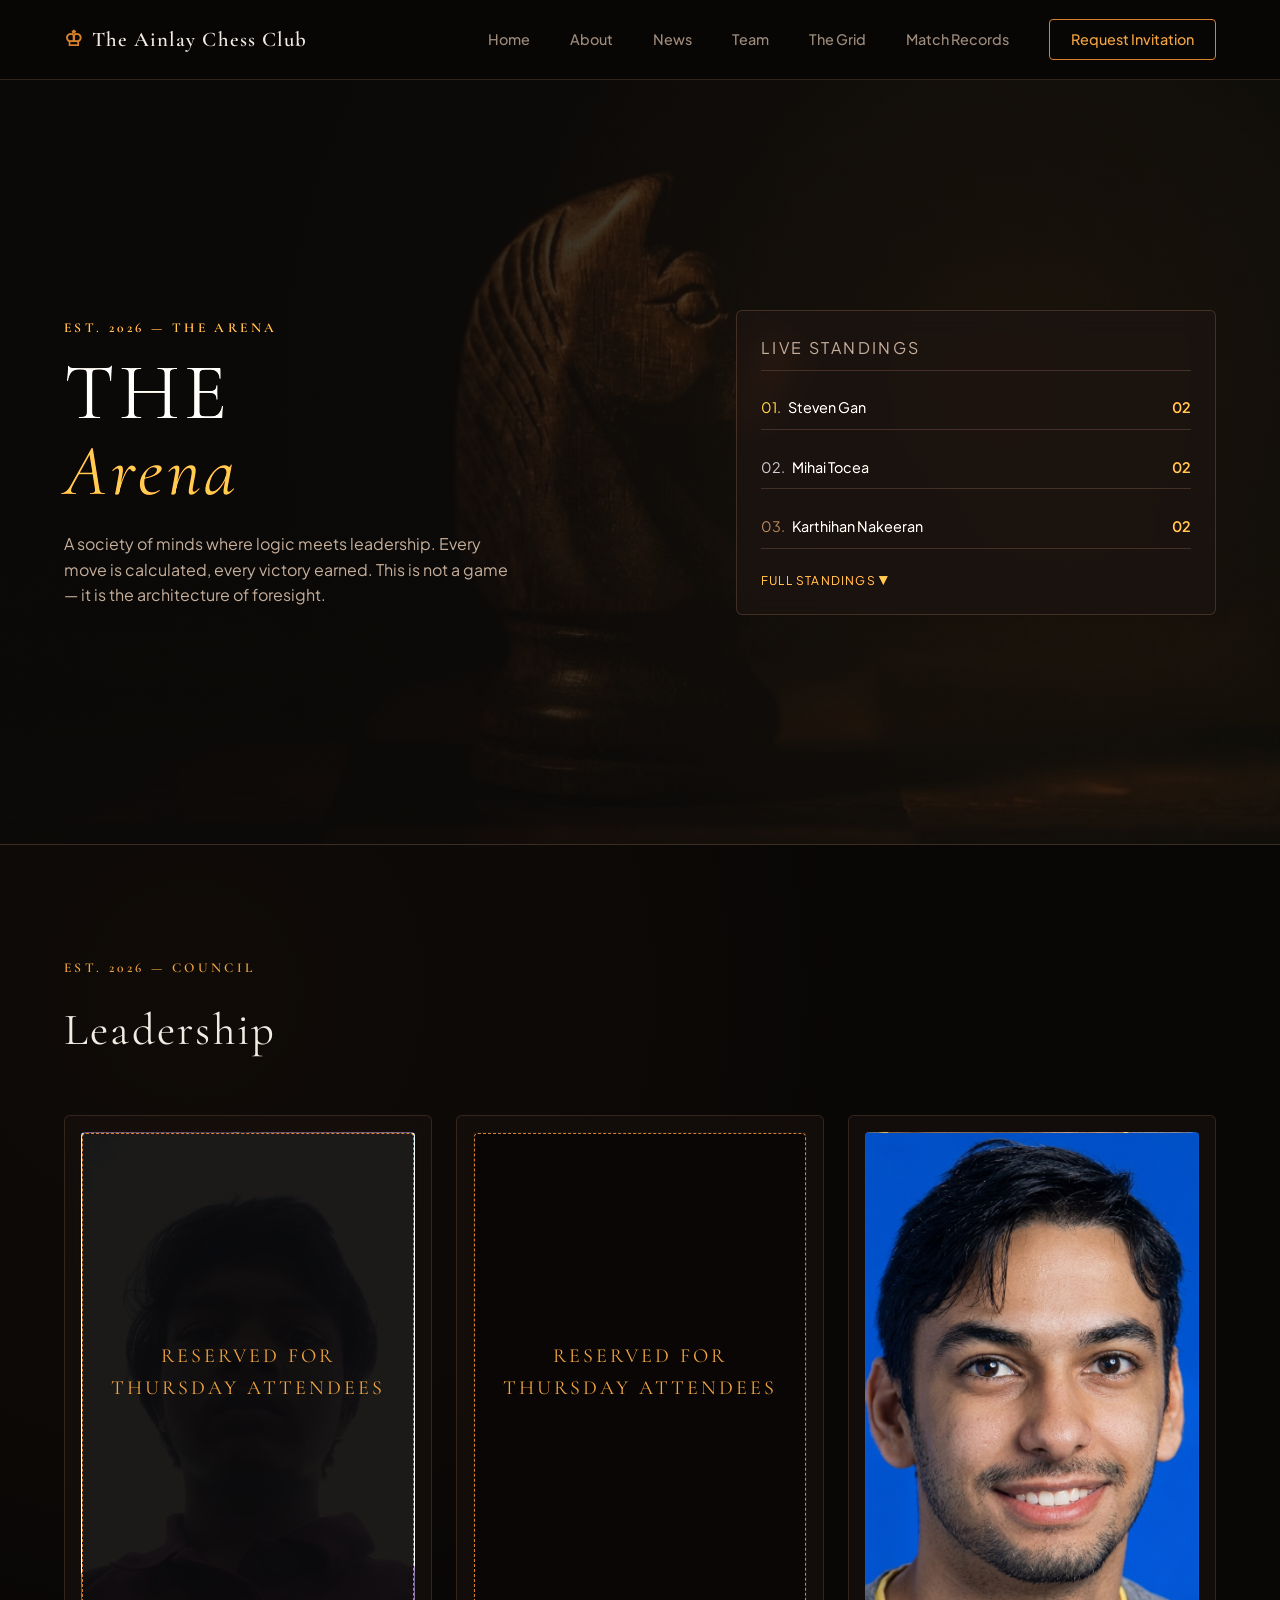
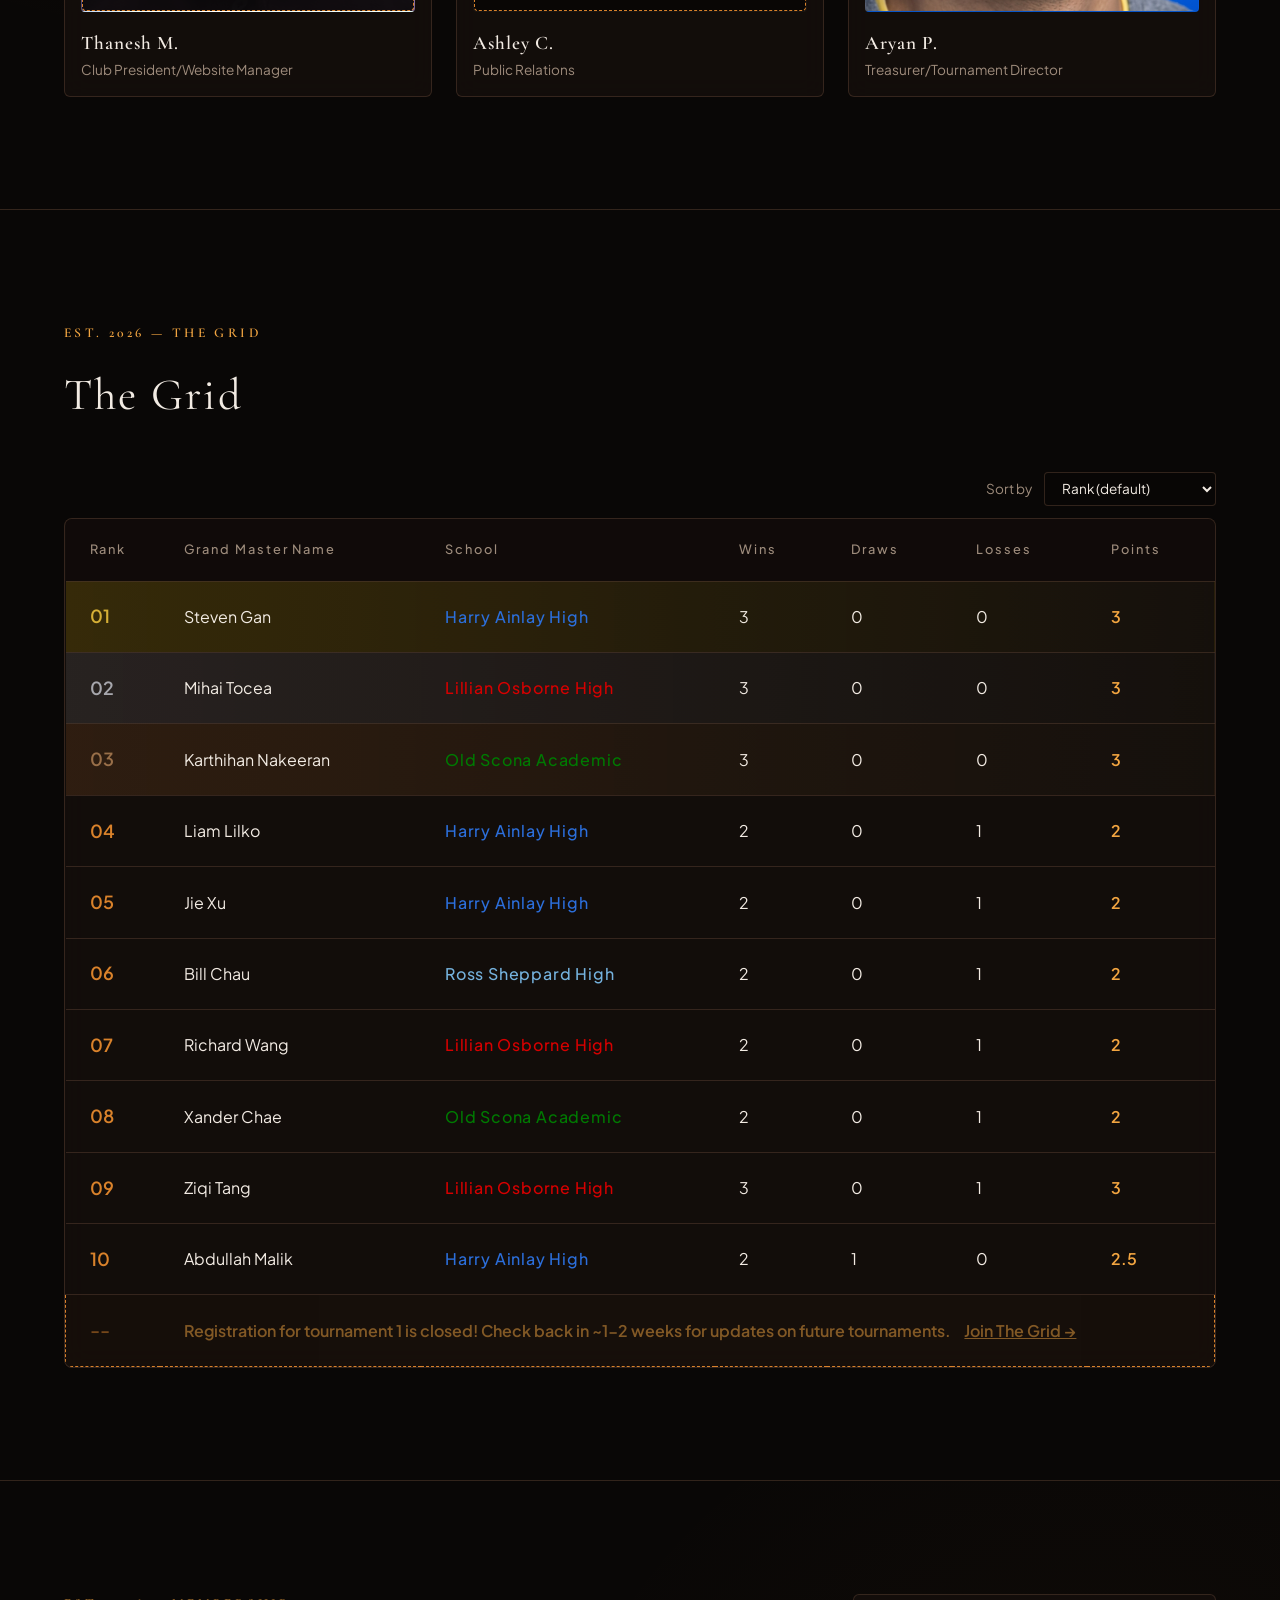
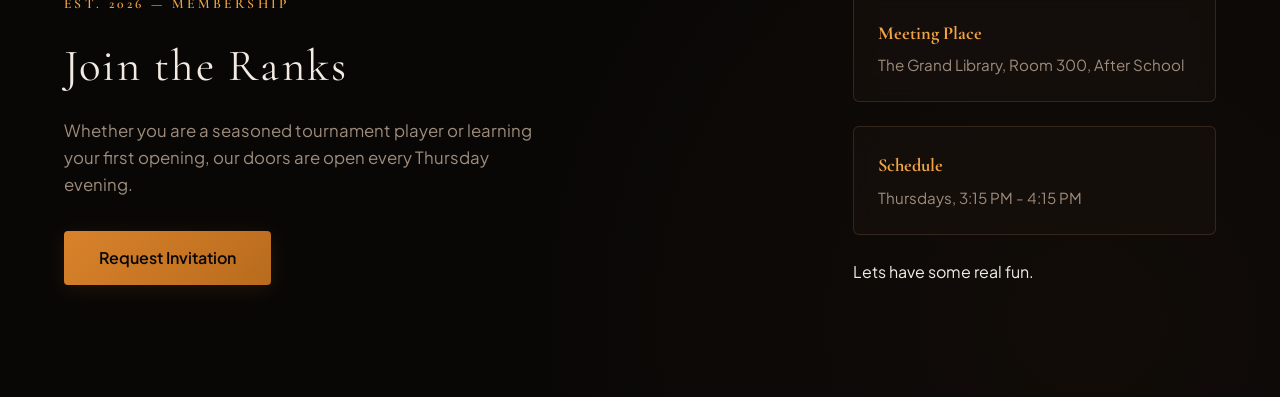
==== commit 57163c39: "Add files via upload" ====
--- a/index.html
+++ b/index.html
@@ -90,16 +90,16 @@
             <div class="hero-sidebar">
                 <div class="sidebar-header">LIVE STANDINGS</div>
                 <div class="sidebar-item">
-                    <span><span style="color: #d6af36">01.</span>&ensp;Trying to get up here ?</span>
-                    <span class="amber-text">107</span>
+                    <span class="ainlay"><span style="color: #d6af36">01.</span>&ensp;Steven Gan</span>
+                    <span class="amber-text">02</span>
                 </div>
                 <div class="sidebar-item">
-                    <span><span style="color: #a7a7ad">02.</span>&ensp;It is possible</span>
-                    <span class="amber-text">91</span>
+                    <span class="lillian"><span style="color: #a7a7ad">02.</span>&ensp;Mihai Tocea</span>
+                    <span class="amber-text">02</span>
                 </div>
                 <div class="sidebar-item">
-                    <span><span style="color: #996f49">03.</span>&ensp;Join the grid </span>
-                    <span class="amber-text">83</span>
+                    <span class="osa"><span style="color: #996f49">03.</span>&ensp;Karthihan Nakeeran</span>
+                    <span class="amber-text">02</span>
                 </div>
                 <div class="sidebar-link"><a href="/league#league" class="no-deco">FULL STANDINGS ▼</a></div>
             </div>
@@ -179,93 +179,93 @@
                     <tbody>
                         <tr class="rank-1 ainlay-row">
                             <td><span class="rank-badge">01</span></td>
-                            <td>Yifeng Jiao</td>
-                            <td><span class="school-tag">Harry Ainlay High</span></td>
-                            <td>2</td>
-                            <td>0</td>
-                            <td>0</td>
-                            <td class="amber-text">2</td>
-                        </tr>
-                        <tr class="rank-2 ainlay-row">
-                            <td><span class="rank-badge">02</span></td>
-                            <td>Kayden Sawka</td>
-                            <td><span class="school-tag">Harry Ainlay High</span></td>
-                            <td>2</td>
-                            <td>0</td>
-                            <td>0</td>
-                            <td class="amber-text">2</td>
-                        </tr>
-                        <tr class="rank-3 ross-row">
-                            <td><span class="rank-badge">03</span></td>
-                            <td>Juliusz Nowacki</td>
-                            <td><span class="school-tag">Ross Sheppard High</span></td>
-                            <td>2</td>
-                            <td>0</td>
-                            <td>1</td>
-                            <td class="amber-text">2</td>
-                        </tr>
-                        <tr class="lillian-row">
-                            <td><span class="rank-badge">04</span></td>
-                            <td>Rishi Kumar</td>
-                            <td><span class="school-tag">Lillian Osborne High</span></td>
-                            <td>2</td>
-                            <td>0</td>
-                            <td>0</td>
-                            <td class="amber-text">2</td>
-                        </tr>
-                        <tr class="scona-row">
-                            <td><span class="rank-badge">05</span></td>
-                            <td>Everett Yao</td>
-                            <td><span class="school-tag">Strathcona High</span></td>
-                            <td>2</td>
-                            <td>0</td>
-                            <td>0</td>
-                            <td class="amber-text">2</td>
-                        </tr>
-                        <tr class="ainlay-row">
-                            <td><span class="rank-badge">06</span></td>
                             <td>Steven Gan</td>
                             <td><span class="school-tag">Harry Ainlay High</span></td>
-                            <td>2</td>
-                            <td>0</td>
-                            <td>0</td>
-                            <td class="amber-text">2</td>
+                            <td>3</td>
+                            <td>0</td>
+                            <td>0</td>
+                            <td class="amber-text">3</td>
+                        </tr>
+                        <tr class="rank-2 lillian-row">
+                            <td><span class="rank-badge">02</span></td>
+                            <td>Mihai Tocea</td>
+                            <td><span class="school-tag">Lillian Osborne High</span></td>
+                            <td>3</td>
+                            <td>0</td>
+                            <td>0</td>
+                            <td class="amber-text">3</td>
+                        </tr>
+                        <tr class="rank-3 osa-row">
+                            <td><span class="rank-badge">03</span></td>
+                            <td>Karthihan Nakeeran</td>
+                            <td><span class="school-tag">Old Scona Academic</span></td>
+                            <td>3</td>
+                            <td>0</td>
+                            <td>0</td>
+                            <td class="amber-text">3</td>
                         </tr>
                         <tr class="ainlay-row">
-                            <td><span class="rank-badge">07</span></td>
+                            <td><span class="rank-badge">04</span></td>
+                            <td>Liam Lilko</td>
+                            <td><span class="school-tag">Harry Ainlay High</span></td>
+                            <td>2</td>
+                            <td>0</td>
+                            <td>1</td>
+                            <td class="amber-text">2</td>
+                        </tr>
+                        <tr class="ainlay-row">
+                            <td><span class="rank-badge">05</span></td>
                             <td>Jie Xu</td>
                             <td><span class="school-tag">Harry Ainlay High</span></td>
                             <td>2</td>
                             <td>0</td>
-                            <td>0</td>
+                            <td>1</td>
+                            <td class="amber-text">2</td>
+                        </tr>
+                        <tr class="ross-row">
+                            <td><span class="rank-badge">06</span></td>
+                            <td>Bill Chau</td>
+                            <td><span class="school-tag">Ross Sheppard High</span></td>
+                            <td>2</td>
+                            <td>0</td>
+                            <td>1</td>
+                            <td class="amber-text">2</td>
+                        </tr>
+                        <tr class="lillian-row">
+                            <td><span class="rank-badge">07</span></td>
+                            <td>Richard Wang</td>
+                            <td><span class="school-tag">Lillian Osborne High</span></td>
+                            <td>2</td>
+                            <td>0</td>
+                            <td>1</td>
                             <td class="amber-text">2</td>
                         </tr>
                         <tr class="osa-row">
                             <td><span class="rank-badge">08</span></td>
-                            <td>Karthihan Nakeeran</td>
+                            <td>Xander Chae</td>
                             <td><span class="school-tag">Old Scona Academic</span></td>
                             <td>2</td>
                             <td>0</td>
-                            <td>0</td>
+                            <td>1</td>
                             <td class="amber-text">2</td>
                         </tr>
                         <tr class="lillian-row">
                             <td><span class="rank-badge">09</span></td>
-                            <td>Mihai Tocea</td>
+                            <td>Ziqi Tang</td>
                             <td><span class="school-tag">Lillian Osborne High</span></td>
-                            <td>2</td>
-                            <td>0</td>
-                            <td>0</td>
-                            <td class="amber-text">2</td>
+                            <td>3</td>
+                            <td>0</td>
+                            <td>1</td>
+                            <td class="amber-text">3</td>
                         </tr>
                         <tr class="ainlay-row">
                             <td><span class="rank-badge">10</span></td>
                             <td>Abdullah Malik</td>
                             <td><span class="school-tag">Harry Ainlay High</span></td>
-                            <td>1</td>
-                            <td>1</td>
-                            <td>0</td>
-                            <td class="amber-text">1.5</td>
+                            <td>2</td>
+                            <td>1</td>
+                            <td>0</td>
+                            <td class="amber-text">2.5</td>
                         </tr>
 
                         <tr class="open-row disabled">
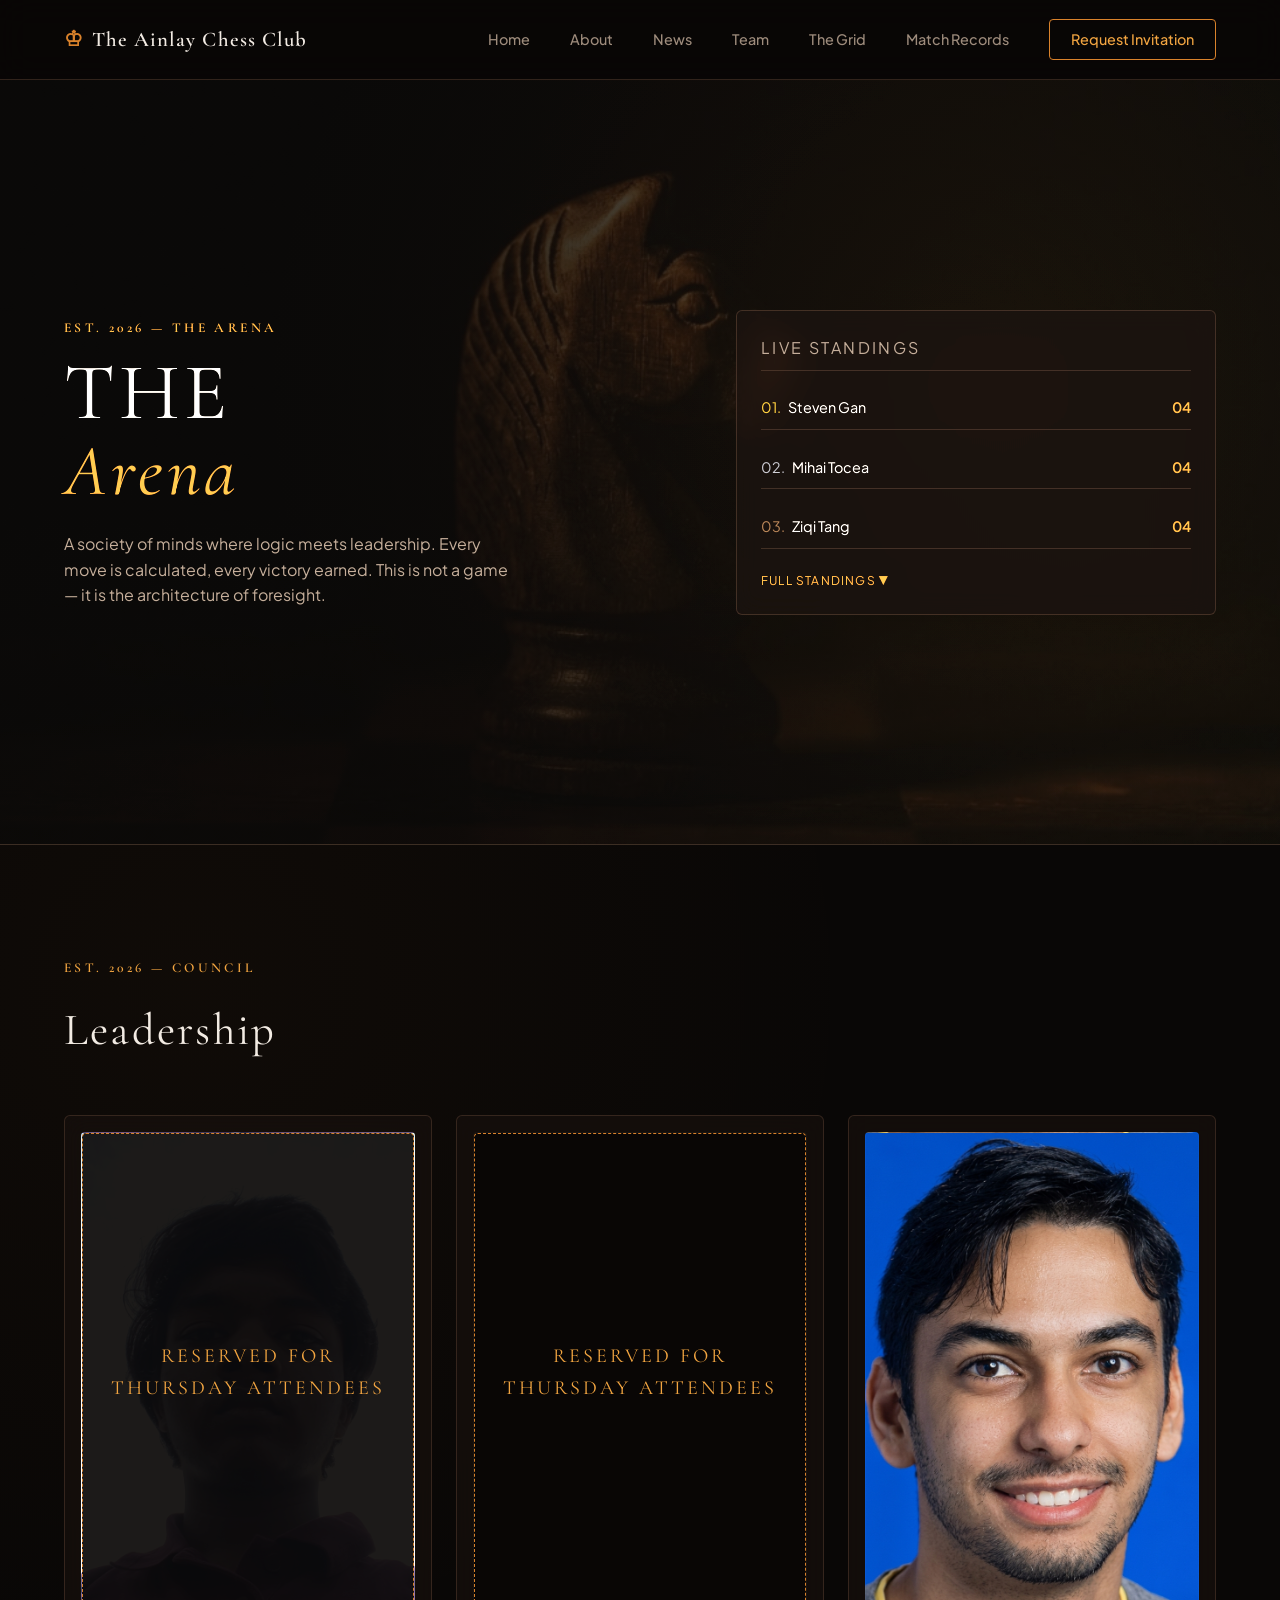
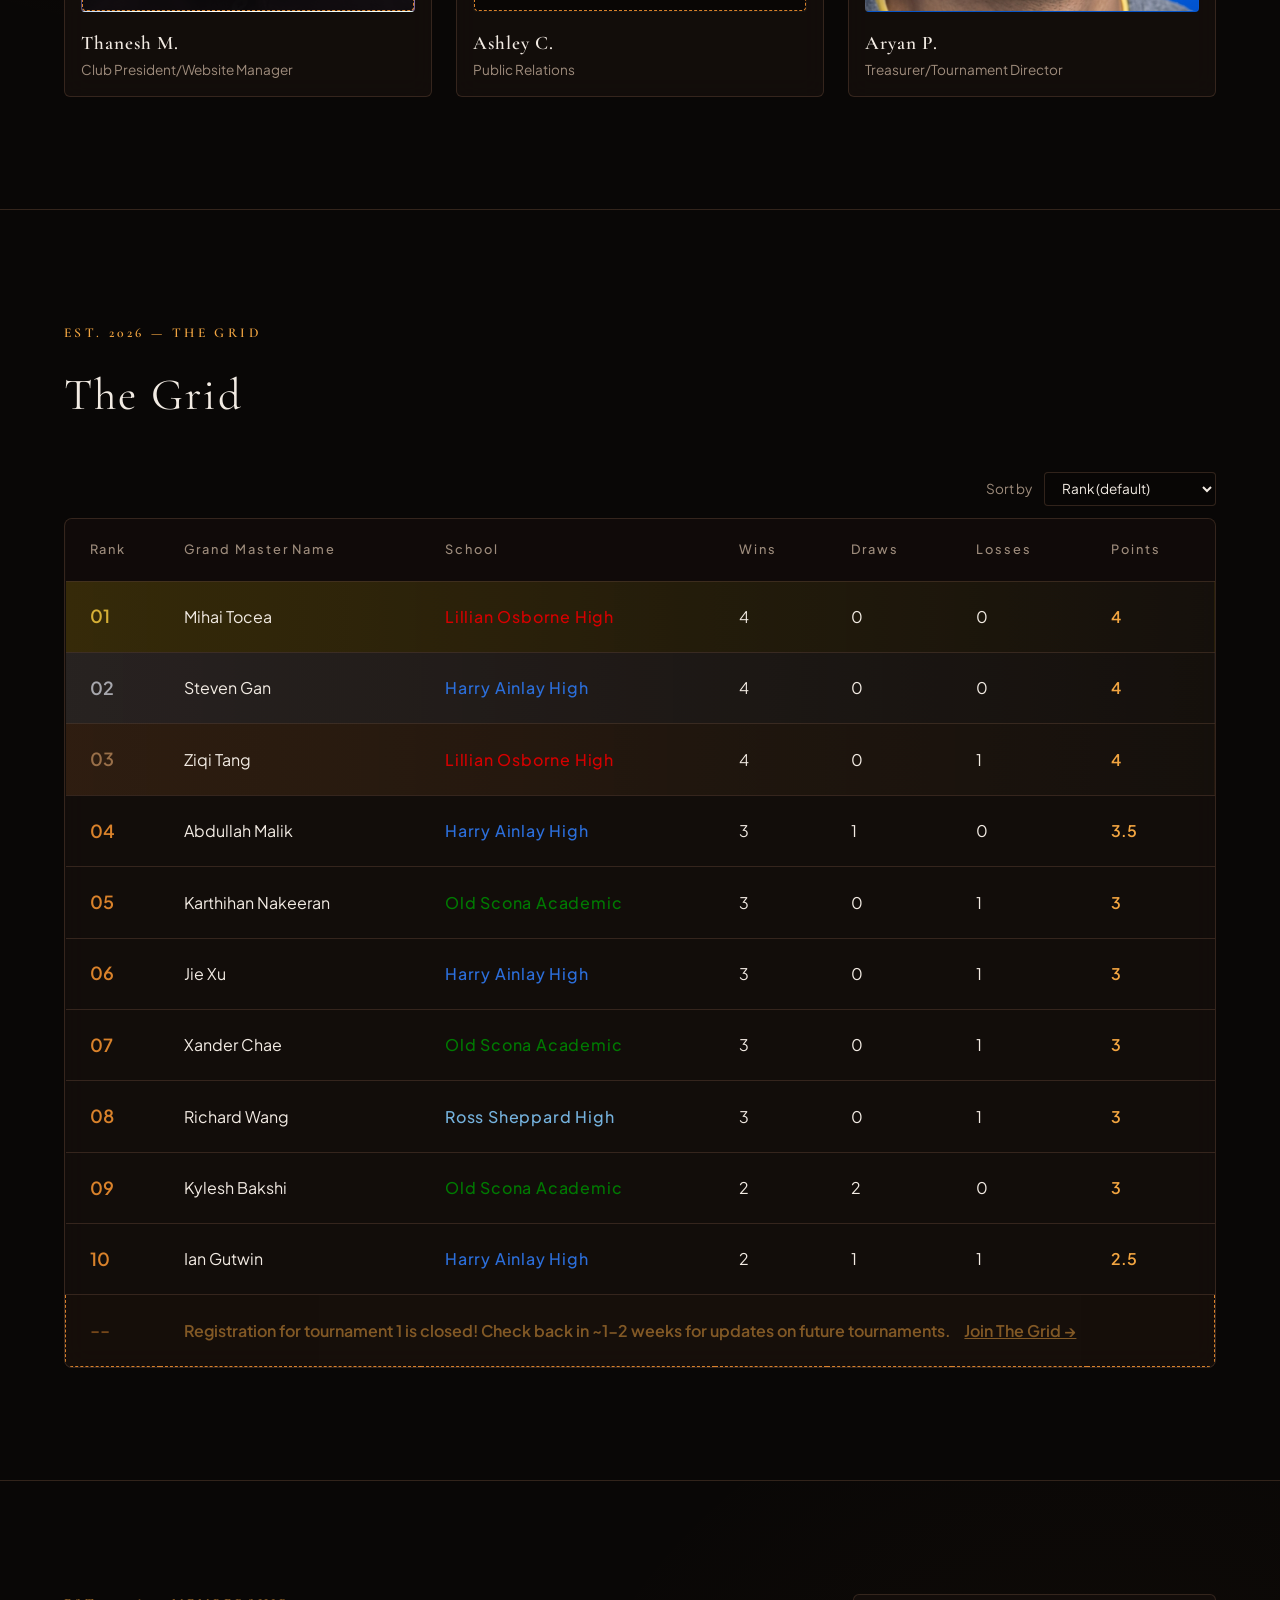
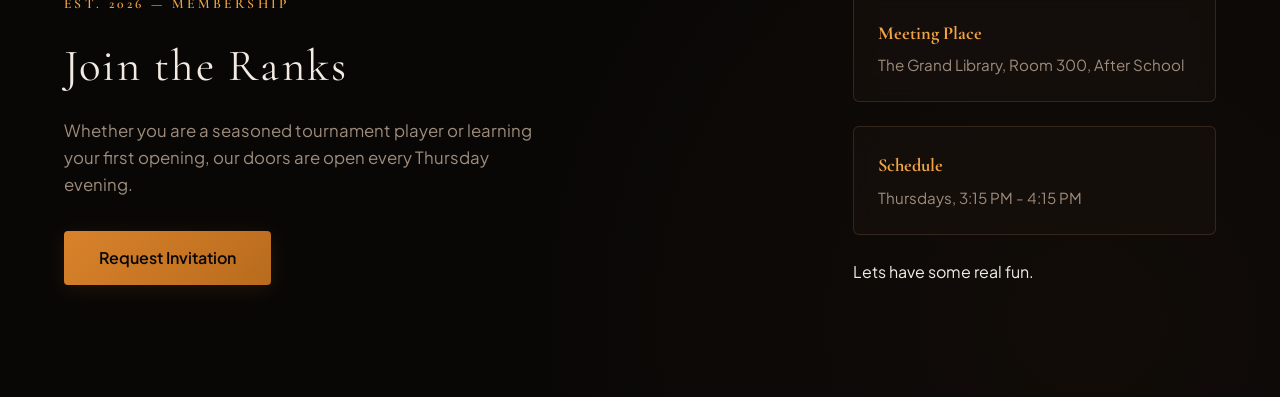
==== commit b6c32fd2: "Add files via upload" ====
--- a/index.html
+++ b/index.html
@@ -91,15 +91,15 @@
                 <div class="sidebar-header">LIVE STANDINGS</div>
                 <div class="sidebar-item">
                     <span class="ainlay"><span style="color: #d6af36">01.</span>&ensp;Steven Gan</span>
-                    <span class="amber-text">02</span>
+                    <span class="amber-text">04</span>
                 </div>
                 <div class="sidebar-item">
                     <span class="lillian"><span style="color: #a7a7ad">02.</span>&ensp;Mihai Tocea</span>
-                    <span class="amber-text">02</span>
+                    <span class="amber-text">04</span>
                 </div>
                 <div class="sidebar-item">
-                    <span class="osa"><span style="color: #996f49">03.</span>&ensp;Karthihan Nakeeran</span>
-                    <span class="amber-text">02</span>
+                    <span class="lillian"><span style="color: #996f49">03.</span>&ensp;Ziqi Tang</span>
+                    <span class="amber-text">04</span>
                 </div>
                 <div class="sidebar-link"><a href="/league#league" class="no-deco">FULL STANDINGS ▼</a></div>
             </div>
@@ -177,94 +177,94 @@
                     </thead>
 
                     <tbody>
-                        <tr class="rank-1 ainlay-row">
+                        <tr class="rank-1 lillian-row">
                             <td><span class="rank-badge">01</span></td>
+                            <td>Mihai Tocea</td>
+                            <td><span class="school-tag">Lillian Osborne High</span></td>
+                            <td>4</td>
+                            <td>0</td>
+                            <td>0</td>
+                            <td class="amber-text">4</td>
+                        </tr>
+                        <tr class="rank-2 ainlay-row">
+                            <td><span class="rank-badge">02</span></td>
                             <td>Steven Gan</td>
                             <td><span class="school-tag">Harry Ainlay High</span></td>
-                            <td>3</td>
-                            <td>0</td>
-                            <td>0</td>
-                            <td class="amber-text">3</td>
-                        </tr>
-                        <tr class="rank-2 lillian-row">
-                            <td><span class="rank-badge">02</span></td>
-                            <td>Mihai Tocea</td>
+                            <td>4</td>
+                            <td>0</td>
+                            <td>0</td>
+                            <td class="amber-text">4</td>
+                        </tr>
+                        <tr class="rank-3 lillian-row">
+                            <td><span class="rank-badge">03</span></td>
+                            <td>Ziqi Tang</td>
                             <td><span class="school-tag">Lillian Osborne High</span></td>
-                            <td>3</td>
-                            <td>0</td>
-                            <td>0</td>
-                            <td class="amber-text">3</td>
-                        </tr>
-                        <tr class="rank-3 osa-row">
-                            <td><span class="rank-badge">03</span></td>
+                            <td>4</td>
+                            <td>0</td>
+                            <td>1</td>
+                            <td class="amber-text">4</td>
+                        </tr>
+                        <tr class="ainlay-row">
+                            <td><span class="rank-badge">04</span></td>
+                            <td>Abdullah Malik</td>
+                            <td><span class="school-tag">Harry Ainlay High</span></td>
+                            <td>3</td>
+                            <td>1</td>
+                            <td>0</td>
+                            <td class="amber-text">3.5</td>
+                        </tr>
+                        <tr class="osa-row">
+                            <td><span class="rank-badge">05</span></td>
                             <td>Karthihan Nakeeran</td>
                             <td><span class="school-tag">Old Scona Academic</span></td>
                             <td>3</td>
                             <td>0</td>
-                            <td>0</td>
+                            <td>1</td>
                             <td class="amber-text">3</td>
                         </tr>
                         <tr class="ainlay-row">
-                            <td><span class="rank-badge">04</span></td>
-                            <td>Liam Lilko</td>
+                            <td><span class="rank-badge">06</span></td>
+                            <td>Jie Xu</td>
+                            <td><span class="school-tag">Harry Ainlay High</span></td>
+                            <td>3</td>
+                            <td>0</td>
+                            <td>1</td>
+                            <td class="amber-text">3</td>
+                        </tr>
+                        <tr class="osa-row">
+                            <td><span class="rank-badge">07</span></td>
+                            <td>Xander Chae</td>
+                            <td><span class="school-tag">Old Scona Academic</span></td>
+                            <td>3</td>
+                            <td>0</td>
+                            <td>1</td>
+                            <td class="amber-text">3</td>
+                        </tr>
+                        <tr class="ross-row">
+                            <td><span class="rank-badge">08</span></td>
+                            <td>Richard Wang</td>
+                            <td><span class="school-tag">Ross Sheppard High</span></td>
+                            <td>3</td>
+                            <td>0</td>
+                            <td>1</td>
+                            <td class="amber-text">3</td>
+                        </tr>
+                        <tr class="osa-row">
+                            <td><span class="rank-badge">09</span></td>
+                            <td>Kylesh Bakshi</td>
+                            <td><span class="school-tag">Old Scona Academic</span></td>
+                            <td>2</td>
+                            <td>2</td>
+                            <td>0</td>
+                            <td class="amber-text">3</td>
+                        </tr>
+                        <tr class="ainlay-row">
+                            <td><span class="rank-badge">10</span></td>
+                            <td>Ian Gutwin</td>
                             <td><span class="school-tag">Harry Ainlay High</span></td>
                             <td>2</td>
-                            <td>0</td>
-                            <td>1</td>
-                            <td class="amber-text">2</td>
-                        </tr>
-                        <tr class="ainlay-row">
-                            <td><span class="rank-badge">05</span></td>
-                            <td>Jie Xu</td>
-                            <td><span class="school-tag">Harry Ainlay High</span></td>
-                            <td>2</td>
-                            <td>0</td>
-                            <td>1</td>
-                            <td class="amber-text">2</td>
-                        </tr>
-                        <tr class="ross-row">
-                            <td><span class="rank-badge">06</span></td>
-                            <td>Bill Chau</td>
-                            <td><span class="school-tag">Ross Sheppard High</span></td>
-                            <td>2</td>
-                            <td>0</td>
-                            <td>1</td>
-                            <td class="amber-text">2</td>
-                        </tr>
-                        <tr class="lillian-row">
-                            <td><span class="rank-badge">07</span></td>
-                            <td>Richard Wang</td>
-                            <td><span class="school-tag">Lillian Osborne High</span></td>
-                            <td>2</td>
-                            <td>0</td>
-                            <td>1</td>
-                            <td class="amber-text">2</td>
-                        </tr>
-                        <tr class="osa-row">
-                            <td><span class="rank-badge">08</span></td>
-                            <td>Xander Chae</td>
-                            <td><span class="school-tag">Old Scona Academic</span></td>
-                            <td>2</td>
-                            <td>0</td>
-                            <td>1</td>
-                            <td class="amber-text">2</td>
-                        </tr>
-                        <tr class="lillian-row">
-                            <td><span class="rank-badge">09</span></td>
-                            <td>Ziqi Tang</td>
-                            <td><span class="school-tag">Lillian Osborne High</span></td>
-                            <td>3</td>
-                            <td>0</td>
-                            <td>1</td>
-                            <td class="amber-text">3</td>
-                        </tr>
-                        <tr class="ainlay-row">
-                            <td><span class="rank-badge">10</span></td>
-                            <td>Abdullah Malik</td>
-                            <td><span class="school-tag">Harry Ainlay High</span></td>
-                            <td>2</td>
-                            <td>1</td>
-                            <td>0</td>
+                            <td>1</td>
+                            <td>1</td>
                             <td class="amber-text">2.5</td>
                         </tr>
 
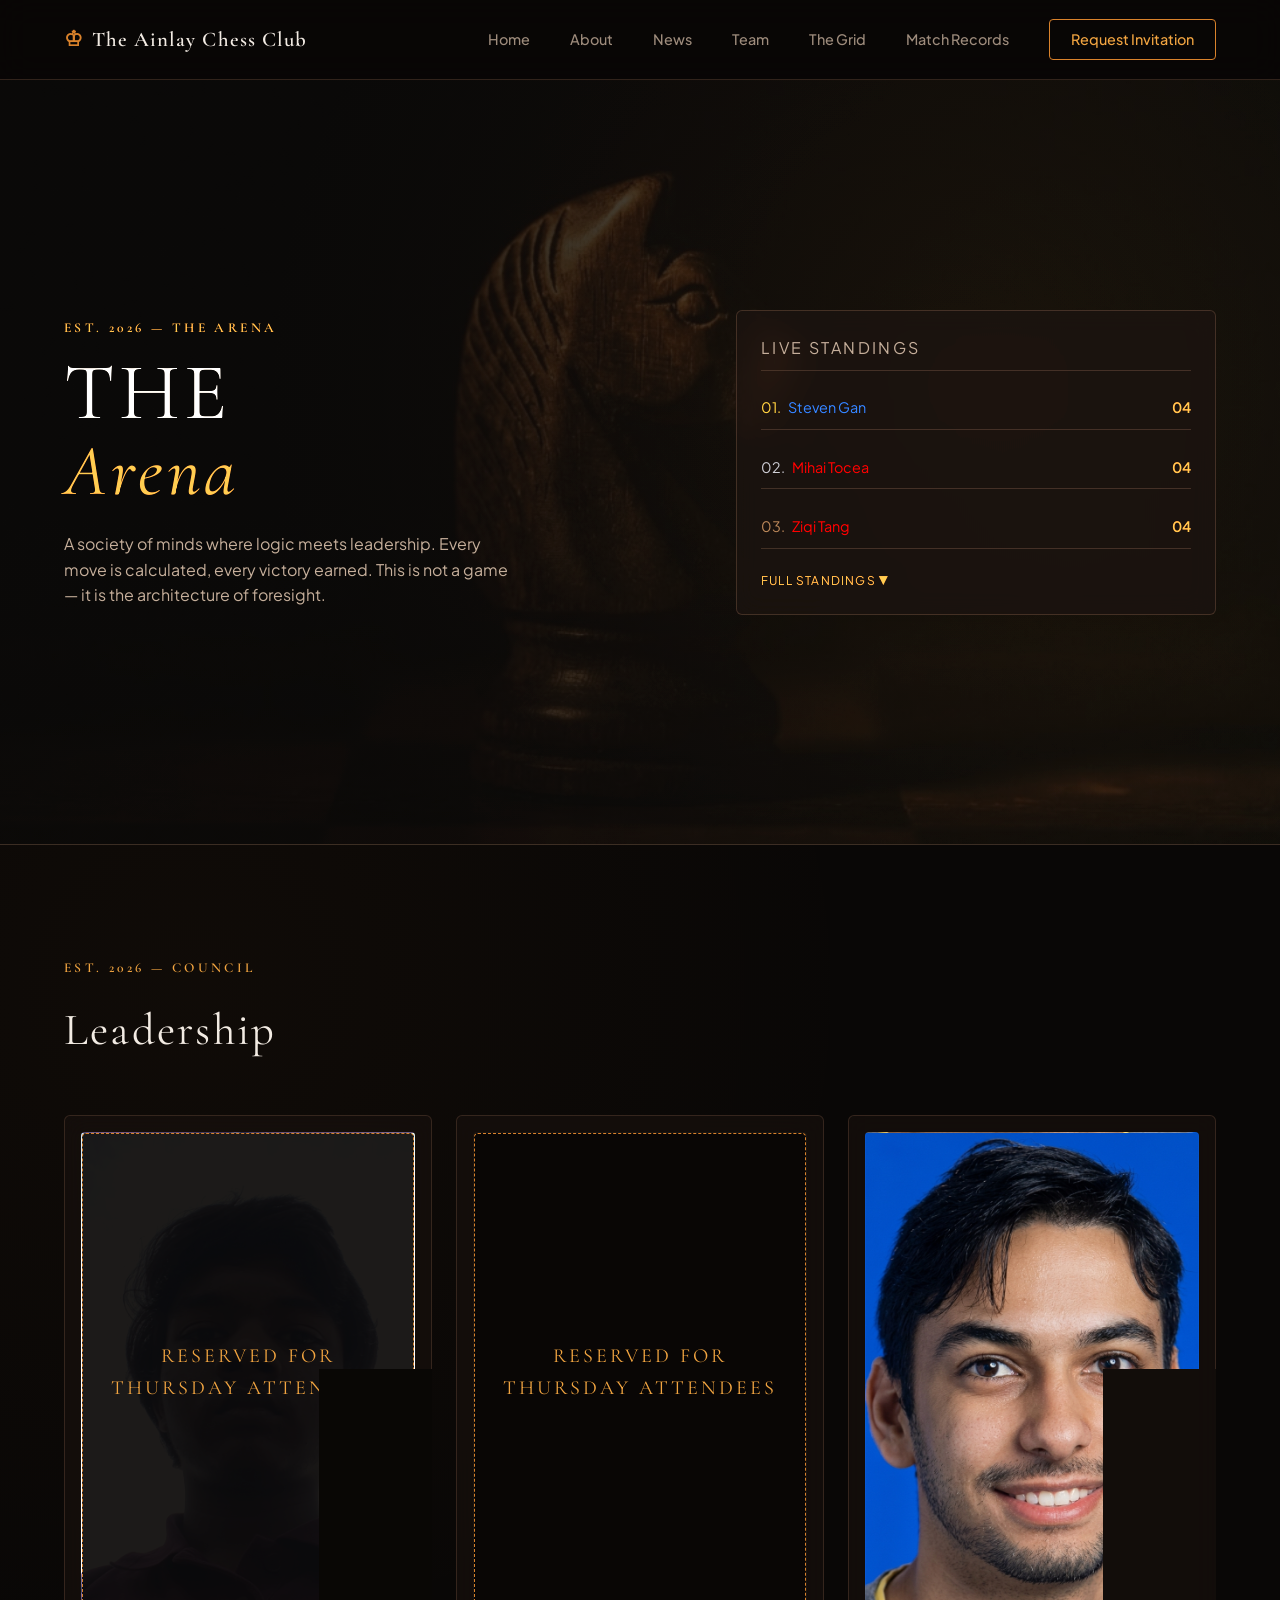
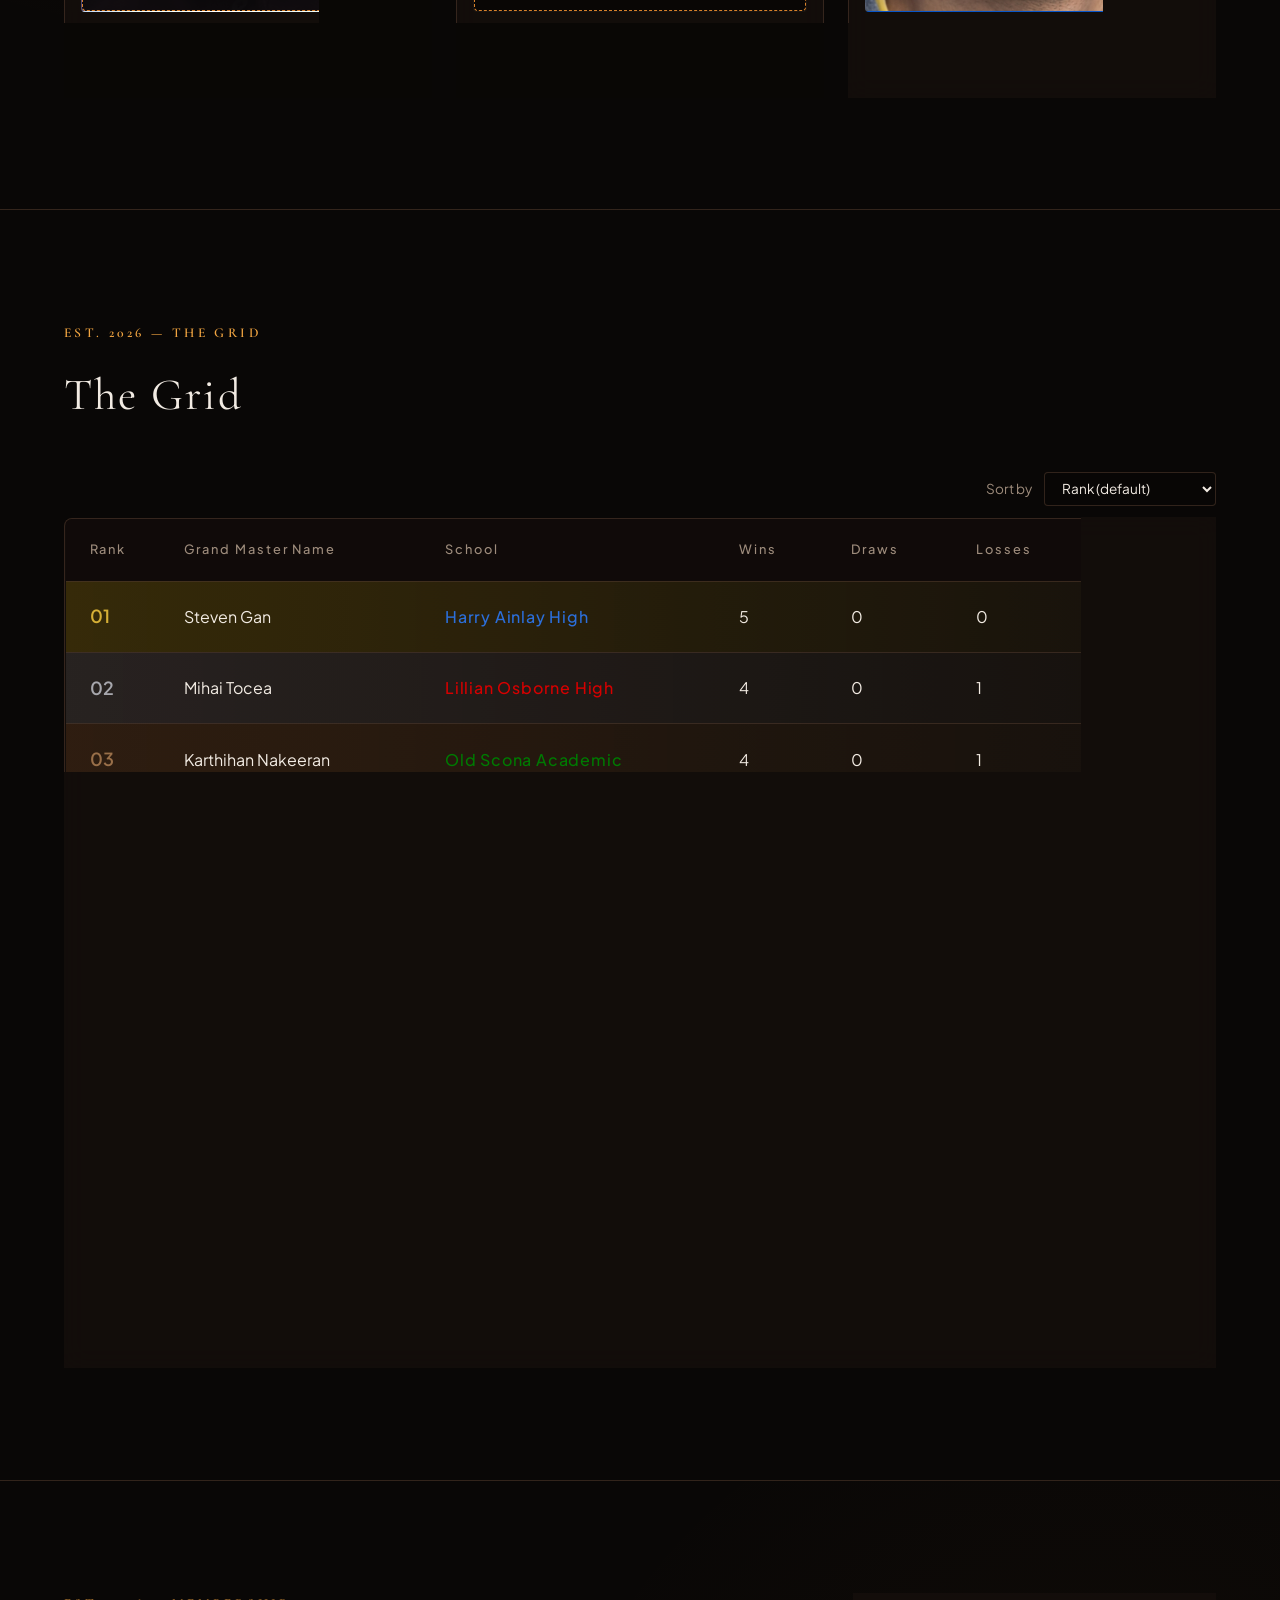
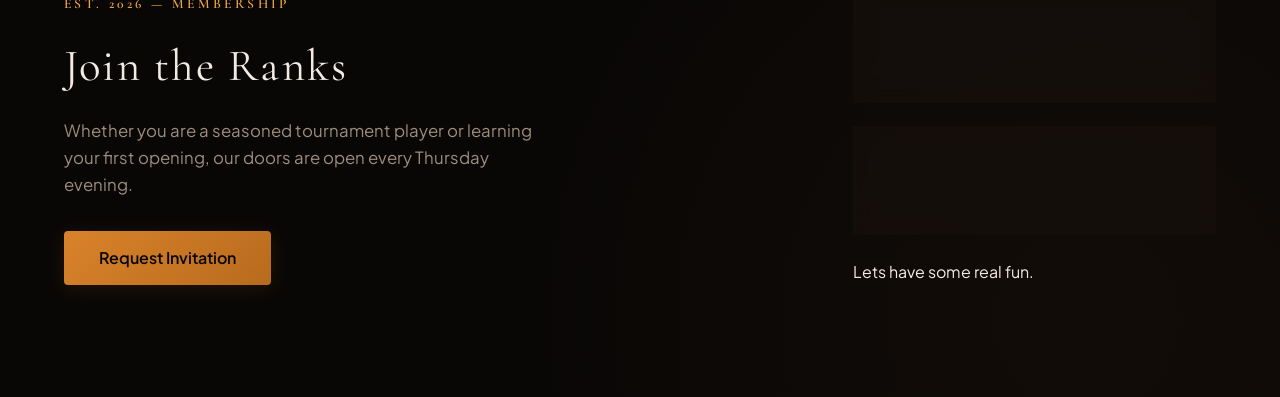
==== commit 06c56fb6: "Add files via upload" ====
--- a/index.html
+++ b/index.html
@@ -177,28 +177,28 @@
                     </thead>
 
                     <tbody>
-                        <tr class="rank-1 lillian-row">
+                        <tr class="rank-1 ainlay-row">
                             <td><span class="rank-badge">01</span></td>
+                            <td>Steven Gan</td>
+                            <td><span class="school-tag">Harry Ainlay High</span></td>
+                            <td>5</td>
+                            <td>0</td>
+                            <td>0</td>
+                            <td class="amber-text">5</td>
+                        </tr>
+                        <tr class="rank-2 lillian-row">
+                            <td><span class="rank-badge">02</span></td>
                             <td>Mihai Tocea</td>
                             <td><span class="school-tag">Lillian Osborne High</span></td>
                             <td>4</td>
                             <td>0</td>
-                            <td>0</td>
-                            <td class="amber-text">4</td>
-                        </tr>
-                        <tr class="rank-2 ainlay-row">
-                            <td><span class="rank-badge">02</span></td>
-                            <td>Steven Gan</td>
-                            <td><span class="school-tag">Harry Ainlay High</span></td>
-                            <td>4</td>
-                            <td>0</td>
-                            <td>0</td>
-                            <td class="amber-text">4</td>
-                        </tr>
-                        <tr class="rank-3 lillian-row">
+                            <td>1</td>
+                            <td class="amber-text">4</td>
+                        </tr>
+                        <tr class="rank-3 osa-row">
                             <td><span class="rank-badge">03</span></td>
-                            <td>Ziqi Tang</td>
-                            <td><span class="school-tag">Lillian Osborne High</span></td>
+                            <td>Karthihan Nakeeran</td>
+                            <td><span class="school-tag">Old Scona Academic</span></td>
                             <td>4</td>
                             <td>0</td>
                             <td>1</td>
@@ -206,66 +206,66 @@
                         </tr>
                         <tr class="ainlay-row">
                             <td><span class="rank-badge">04</span></td>
-                            <td>Abdullah Malik</td>
-                            <td><span class="school-tag">Harry Ainlay High</span></td>
-                            <td>3</td>
-                            <td>1</td>
-                            <td>0</td>
-                            <td class="amber-text">3.5</td>
+                            <td>Liam Lilko</td>
+                            <td><span class="school-tag">Harry Ainlay High</span></td>
+                            <td>4</td>
+                            <td>0</td>
+                            <td>1</td>
+                            <td class="amber-text">4</td>
                         </tr>
                         <tr class="osa-row">
                             <td><span class="rank-badge">05</span></td>
-                            <td>Karthihan Nakeeran</td>
+                            <td>Xander Chae</td>
                             <td><span class="school-tag">Old Scona Academic</span></td>
-                            <td>3</td>
-                            <td>0</td>
-                            <td>1</td>
-                            <td class="amber-text">3</td>
+                            <td>4</td>
+                            <td>0</td>
+                            <td>1</td>
+                            <td class="amber-text">4</td>
                         </tr>
                         <tr class="ainlay-row">
                             <td><span class="rank-badge">06</span></td>
                             <td>Jie Xu</td>
                             <td><span class="school-tag">Harry Ainlay High</span></td>
+                            <td>4</td>
+                            <td>0</td>
+                            <td>1</td>
+                            <td class="amber-text">4</td>
+                        </tr>
+                        <tr class="ainlay-row">
+                            <td><span class="rank-badge">07</span></td>
+                            <td>Ian Gutwin</td>
+                            <td><span class="school-tag">Harry Ainlay High</span></td>
                             <td>3</td>
-                            <td>0</td>
-                            <td>1</td>
-                            <td class="amber-text">3</td>
-                        </tr>
-                        <tr class="osa-row">
-                            <td><span class="rank-badge">07</span></td>
-                            <td>Xander Chae</td>
-                            <td><span class="school-tag">Old Scona Academic</span></td>
+                            <td>1</td>
+                            <td>1</td>
+                            <td class="amber-text">3.5</td>
+                        </tr>
+                        <tr class="ainlay-row">
+                            <td><span class="rank-badge">08</span></td>
+                            <td>Abdullah Malik</td>
+                            <td><span class="school-tag">Harry Ainlay High</span></td>
                             <td>3</td>
-                            <td>0</td>
-                            <td>1</td>
-                            <td class="amber-text">3</td>
+                            <td>1</td>
+                            <td>1</td>
+                            <td class="amber-text">3.5</td>
                         </tr>
                         <tr class="ross-row">
-                            <td><span class="rank-badge">08</span></td>
-                            <td>Richard Wang</td>
+                            <td><span class="rank-badge">09</span></td>
+                            <td>Bill Chau</td>
                             <td><span class="school-tag">Ross Sheppard High</span></td>
                             <td>3</td>
                             <td>0</td>
-                            <td>1</td>
+                            <td>2</td>
                             <td class="amber-text">3</td>
                         </tr>
-                        <tr class="osa-row">
-                            <td><span class="rank-badge">09</span></td>
-                            <td>Kylesh Bakshi</td>
-                            <td><span class="school-tag">Old Scona Academic</span></td>
+                        <tr class="ainlay-row">
+                            <td><span class="rank-badge">10</span></td>
+                            <td>Kayden Sawka</td>
+                            <td><span class="school-tag">Harry Ainlay High</span></td>
+                            <td>3</td>
+                            <td>0</td>
                             <td>2</td>
-                            <td>2</td>
-                            <td>0</td>
                             <td class="amber-text">3</td>
-                        </tr>
-                        <tr class="ainlay-row">
-                            <td><span class="rank-badge">10</span></td>
-                            <td>Ian Gutwin</td>
-                            <td><span class="school-tag">Harry Ainlay High</span></td>
-                            <td>2</td>
-                            <td>1</td>
-                            <td>1</td>
-                            <td class="amber-text">2.5</td>
                         </tr>
 
                         <tr class="open-row disabled">
--- a/CSS/style.css
+++ b/CSS/style.css
@@ -79,6 +79,26 @@
 svg {
     max-width: 100%;
     height: auto;
+}
+
+/* School colours */
+.ainlay {
+    color: #2c6fdb;
+}
+.osa {
+    color: #007902;
+}
+.lillian {
+    color: #d60000;
+}
+.scona {
+    color: #e66000;
+}
+.ross {
+    color: #75b2dd;
+}
+.avalon {
+    color: #b055ff;
 }
 
 /* Typography Hierarchy */
@@ -1235,7 +1255,9 @@
     height: 100%;
     object-fit: cover;
     opacity: 0;
-    transition: opacity 0.25s ease, transform 0.3s ease;
+    transition:
+        opacity 0.25s ease,
+        transform 0.3s ease;
 }
 
 .endgame-board-slot:has(img[src]):not(img[src=""]),
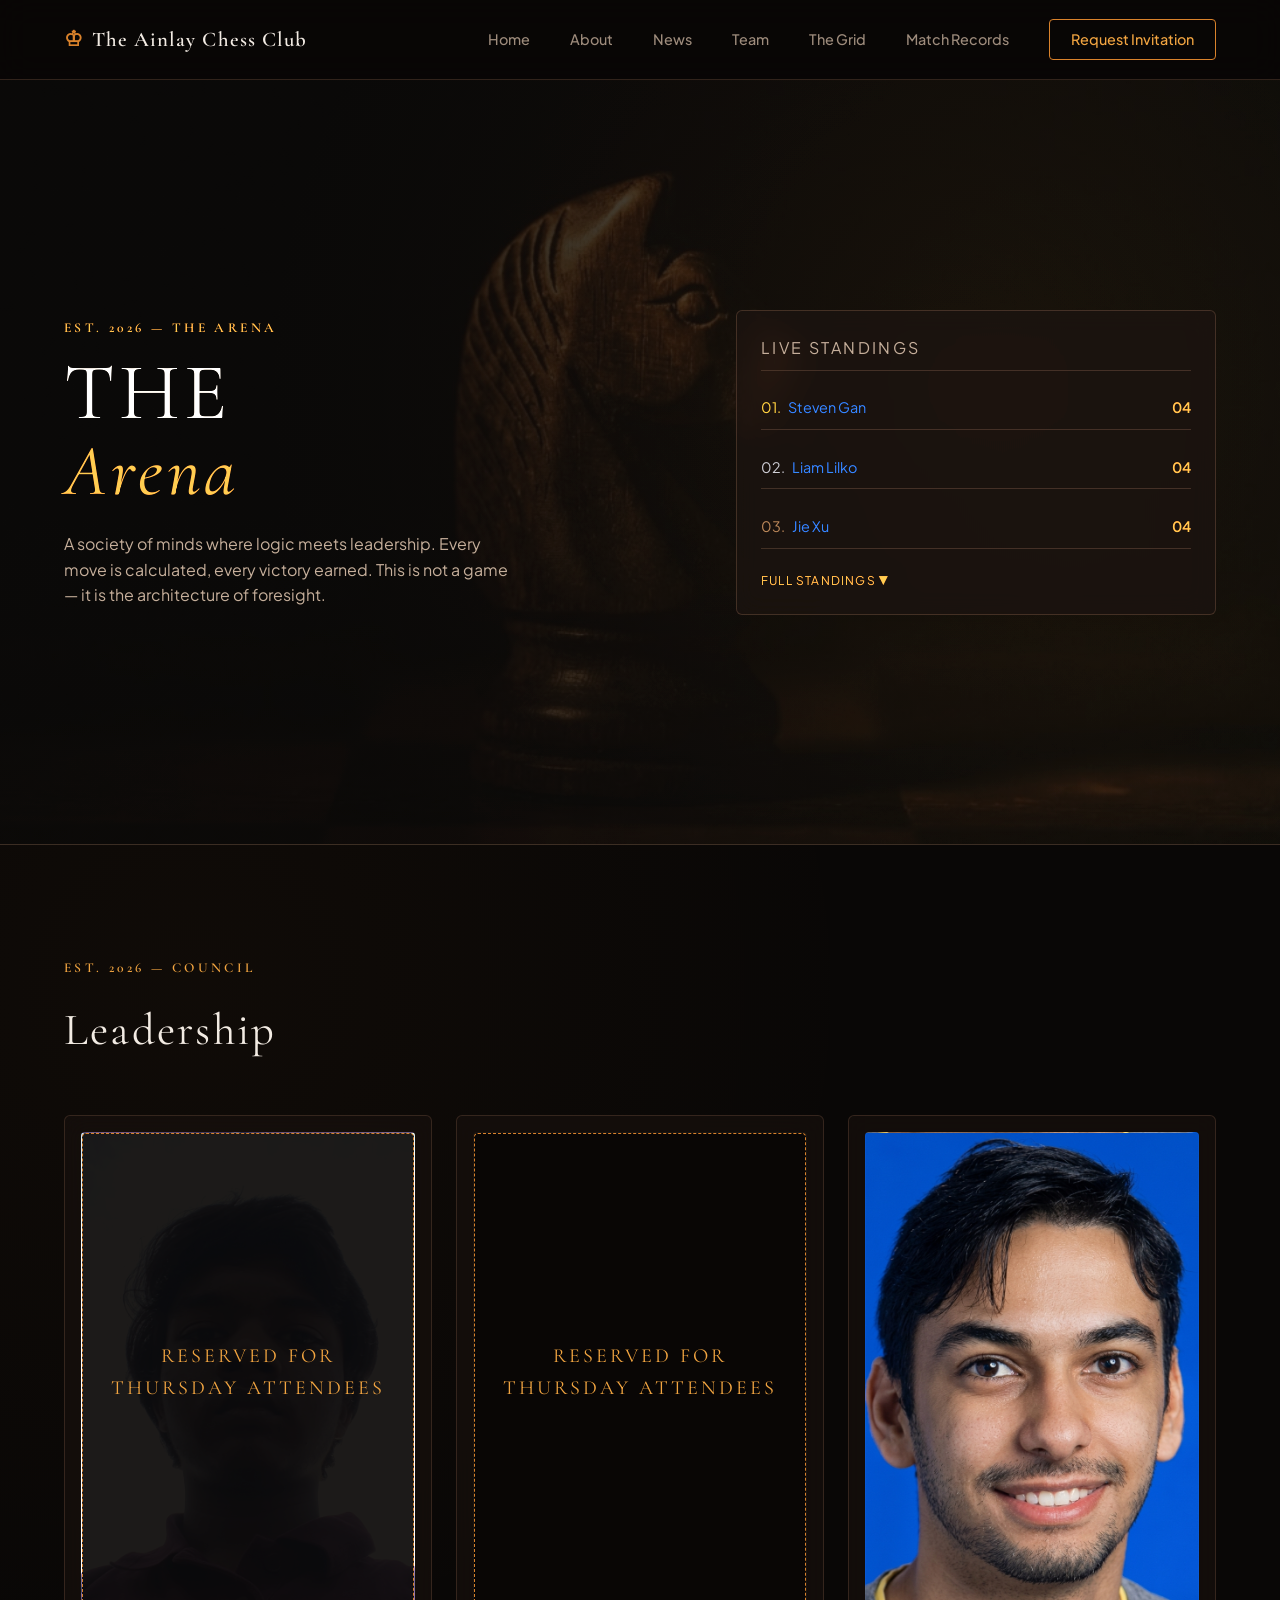
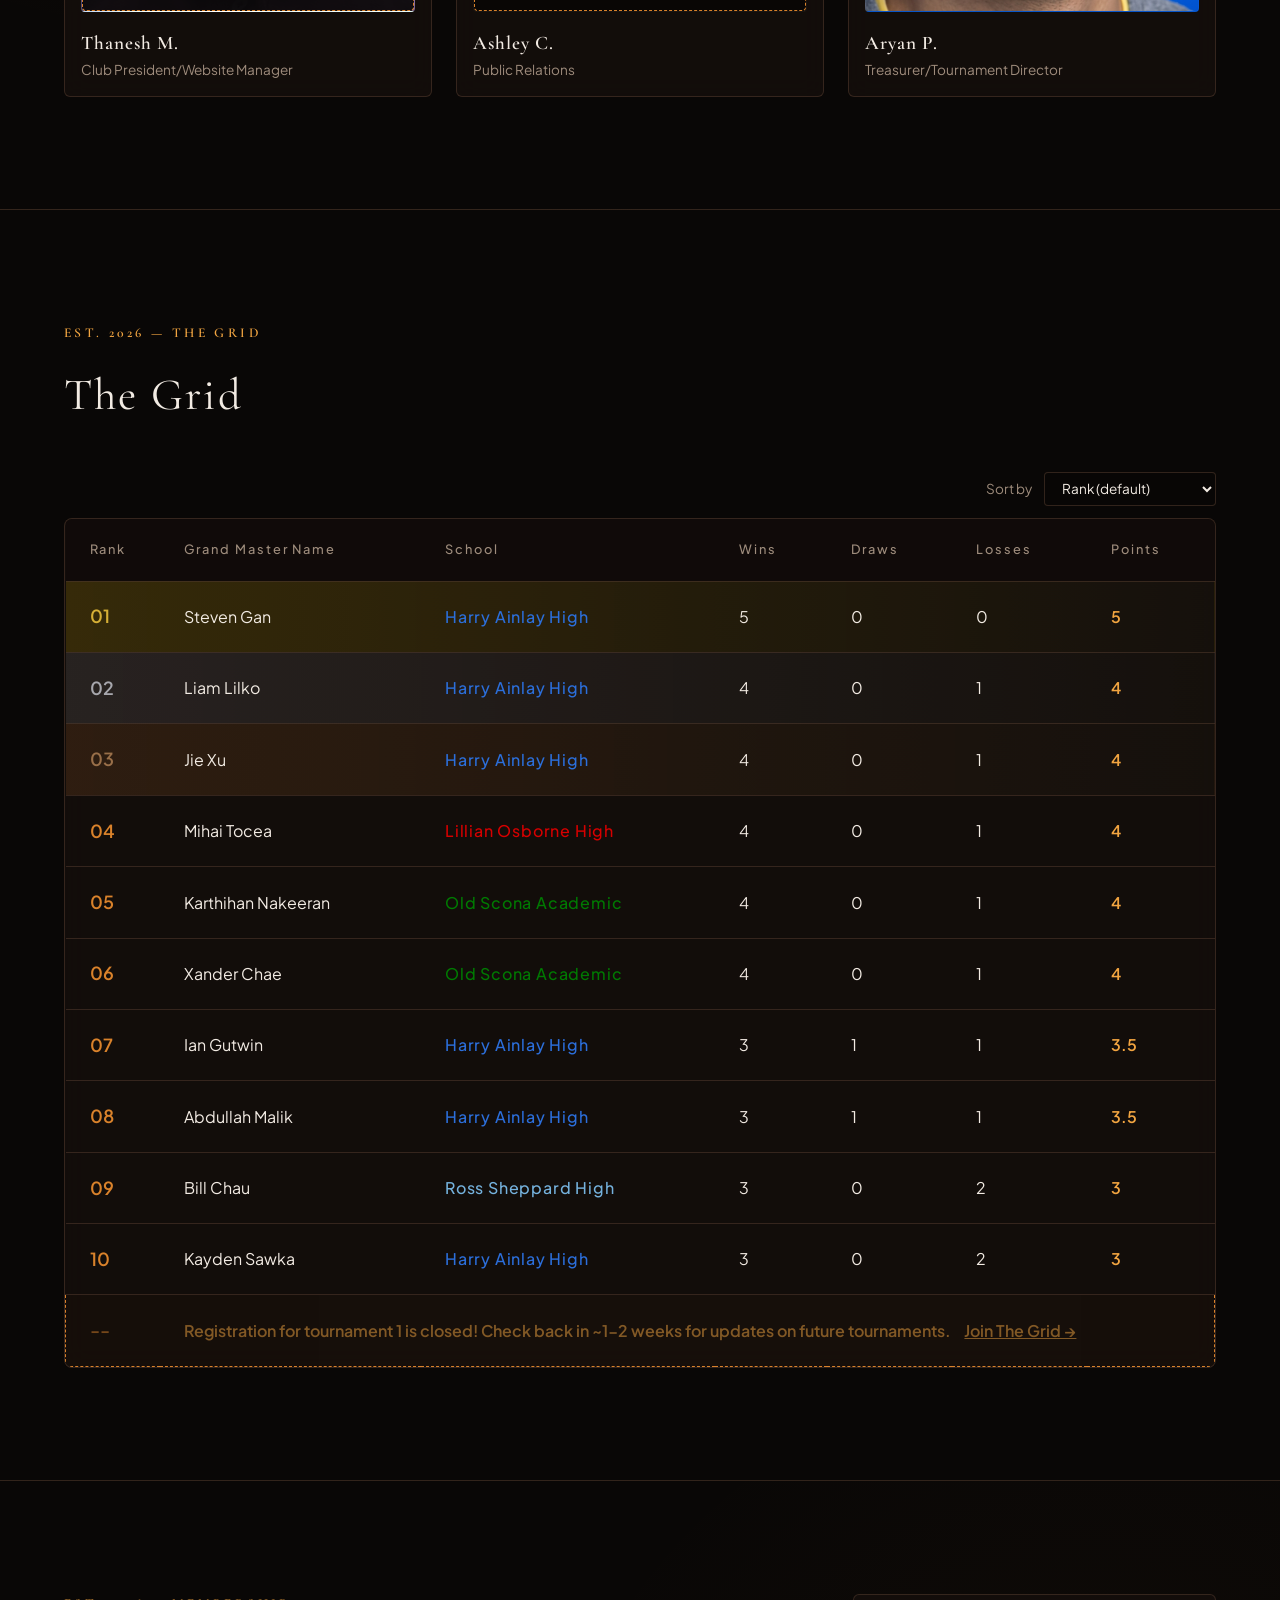
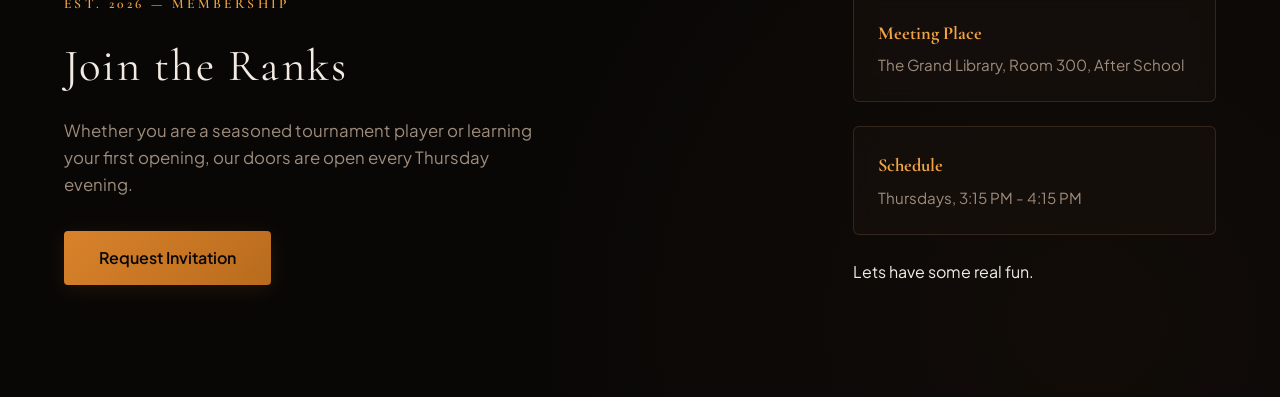
==== commit 4e232df1: "Add files via upload" ====
--- a/index.html
+++ b/index.html
@@ -94,11 +94,11 @@
                     <span class="amber-text">04</span>
                 </div>
                 <div class="sidebar-item">
-                    <span class="lillian"><span style="color: #a7a7ad">02.</span>&ensp;Mihai Tocea</span>
+                    <span class="ainlay"><span style="color: #a7a7ad">02.</span>&ensp;Liam Lilko</span>
                     <span class="amber-text">04</span>
                 </div>
                 <div class="sidebar-item">
-                    <span class="lillian"><span style="color: #996f49">03.</span>&ensp;Ziqi Tang</span>
+                    <span class="ainlay"><span style="color: #996f49">03.</span>&ensp;Jie Xu</span>
                     <span class="amber-text">04</span>
                 </div>
                 <div class="sidebar-link"><a href="/league#league" class="no-deco">FULL STANDINGS ▼</a></div>
@@ -186,8 +186,26 @@
                             <td>0</td>
                             <td class="amber-text">5</td>
                         </tr>
-                        <tr class="rank-2 lillian-row">
+                        <tr class="rank-2 ainlay-row">
                             <td><span class="rank-badge">02</span></td>
+                            <td>Liam Lilko</td>
+                            <td><span class="school-tag">Harry Ainlay High</span></td>
+                            <td>4</td>
+                            <td>0</td>
+                            <td>1</td>
+                            <td class="amber-text">4</td>
+                        </tr>
+                        <tr class="rank-3 ainlay-row">
+                            <td><span class="rank-badge">03</span></td>
+                            <td>Jie Xu</td>
+                            <td><span class="school-tag">Harry Ainlay High</span></td>
+                            <td>4</td>
+                            <td>0</td>
+                            <td>1</td>
+                            <td class="amber-text">4</td>
+                        </tr>
+                        <tr class="lillian-row">
+                            <td><span class="rank-badge">04</span></td>
                             <td>Mihai Tocea</td>
                             <td><span class="school-tag">Lillian Osborne High</span></td>
                             <td>4</td>
@@ -195,8 +213,8 @@
                             <td>1</td>
                             <td class="amber-text">4</td>
                         </tr>
-                        <tr class="rank-3 osa-row">
-                            <td><span class="rank-badge">03</span></td>
+                        <tr class="osa-row">
+                            <td><span class="rank-badge">05</span></td>
                             <td>Karthihan Nakeeran</td>
                             <td><span class="school-tag">Old Scona Academic</span></td>
                             <td>4</td>
@@ -204,28 +222,11 @@
                             <td>1</td>
                             <td class="amber-text">4</td>
                         </tr>
-                        <tr class="ainlay-row">
-                            <td><span class="rank-badge">04</span></td>
-                            <td>Liam Lilko</td>
-                            <td><span class="school-tag">Harry Ainlay High</span></td>
-                            <td>4</td>
-                            <td>0</td>
-                            <td>1</td>
-                            <td class="amber-text">4</td>
-                        </tr>
+
                         <tr class="osa-row">
-                            <td><span class="rank-badge">05</span></td>
+                            <td><span class="rank-badge">06</span></td>
                             <td>Xander Chae</td>
                             <td><span class="school-tag">Old Scona Academic</span></td>
-                            <td>4</td>
-                            <td>0</td>
-                            <td>1</td>
-                            <td class="amber-text">4</td>
-                        </tr>
-                        <tr class="ainlay-row">
-                            <td><span class="rank-badge">06</span></td>
-                            <td>Jie Xu</td>
-                            <td><span class="school-tag">Harry Ainlay High</span></td>
                             <td>4</td>
                             <td>0</td>
                             <td>1</td>
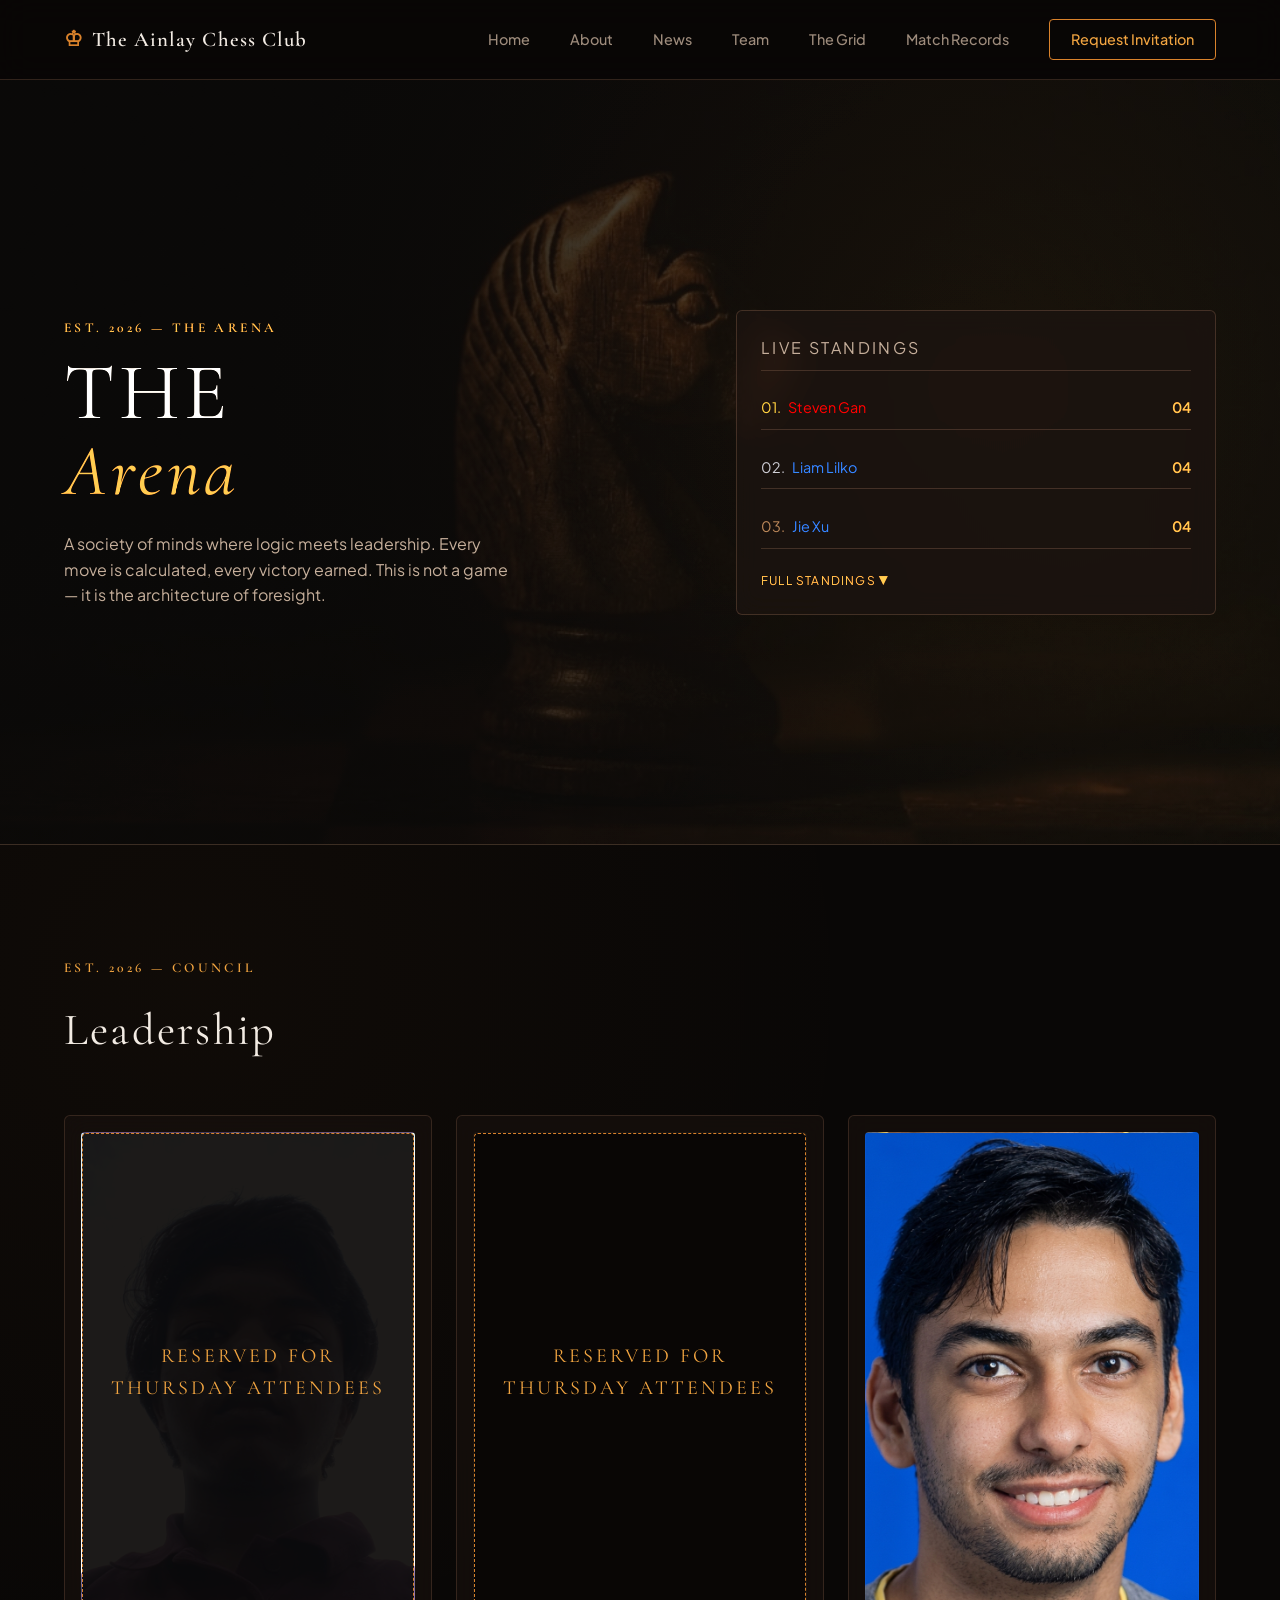
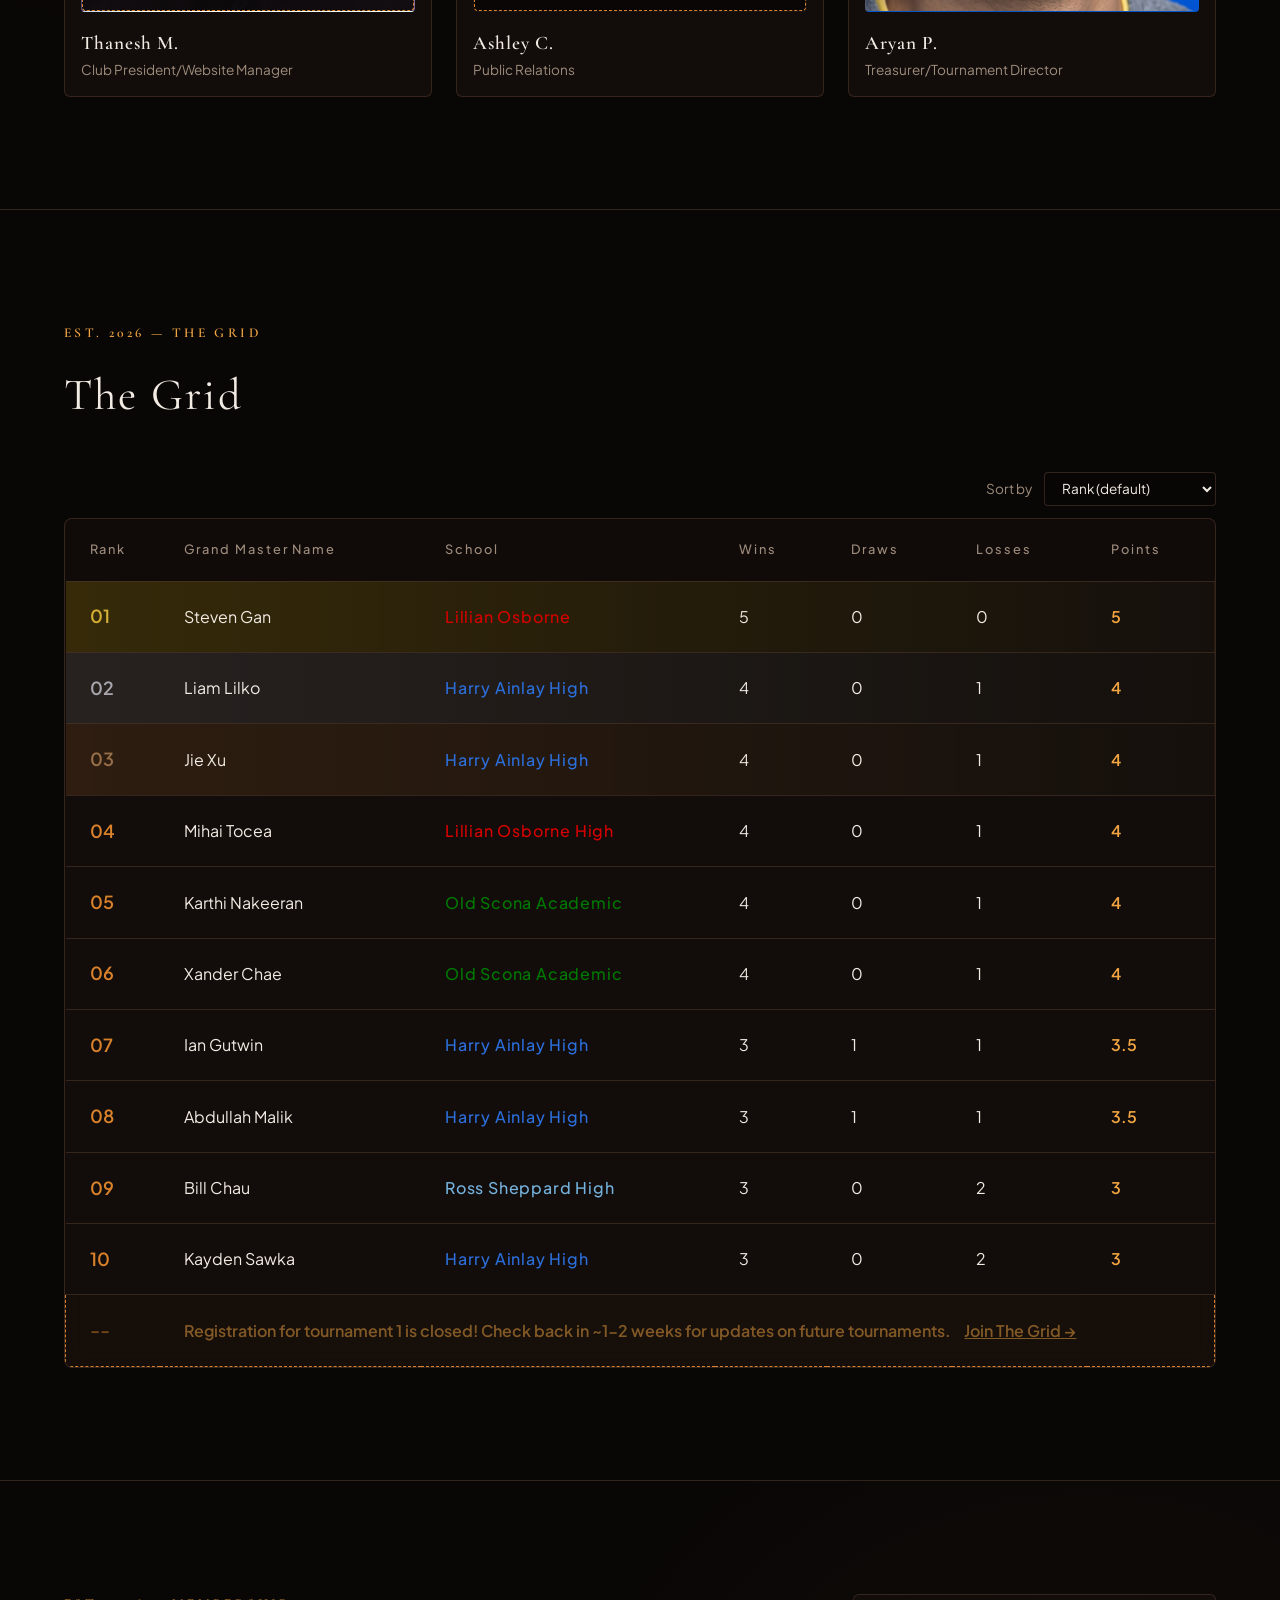
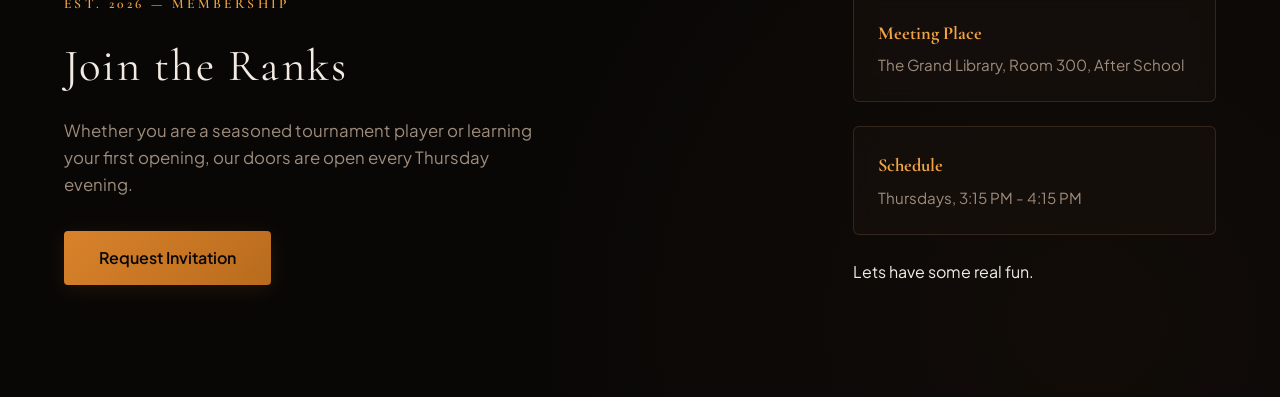
==== commit 85d49c4c: "Add files via upload" ====
--- a/index.html
+++ b/index.html
@@ -90,7 +90,7 @@
             <div class="hero-sidebar">
                 <div class="sidebar-header">LIVE STANDINGS</div>
                 <div class="sidebar-item">
-                    <span class="ainlay"><span style="color: #d6af36">01.</span>&ensp;Steven Gan</span>
+                    <span class="lillian"><span style="color: #d6af36">01.</span>&ensp;Steven Gan</span>
                     <span class="amber-text">04</span>
                 </div>
                 <div class="sidebar-item">
@@ -177,10 +177,10 @@
                     </thead>
 
                     <tbody>
-                        <tr class="rank-1 ainlay-row">
+                        <tr class="rank-1 lillian-row">
                             <td><span class="rank-badge">01</span></td>
                             <td>Steven Gan</td>
-                            <td><span class="school-tag">Harry Ainlay High</span></td>
+                            <td><span class="school-tag">Lillian Osborne</span></td>
                             <td>5</td>
                             <td>0</td>
                             <td>0</td>
@@ -215,7 +215,7 @@
                         </tr>
                         <tr class="osa-row">
                             <td><span class="rank-badge">05</span></td>
-                            <td>Karthihan Nakeeran</td>
+                            <td>Karthi Nakeeran</td>
                             <td><span class="school-tag">Old Scona Academic</span></td>
                             <td>4</td>
                             <td>0</td>
--- a/CSS/style.css
+++ b/CSS/style.css
@@ -29,6 +29,7 @@
     --rank-gold: #d6af36;
     --rank-silver: #a7a7ad;
     --rank-bronze: #996f49;
+    --rank-top-w-nb: #dda7a5;
 
     /* Borders & Glows */
     --bronze-border: rgba(77, 56, 42, 0.6);
@@ -58,6 +59,14 @@
     box-sizing: border-box;
 }
 
+.hidden {
+    display: none !important;
+}
+
+[hidden] {
+    display: none !important;
+}
+
 html,
 body {
     width: 100%;
@@ -99,6 +108,10 @@
 }
 .avalon {
     color: #b055ff;
+}
+
+.rank-top-w-nb {
+    color: #dda7a5;
 }
 
 /* Typography Hierarchy */
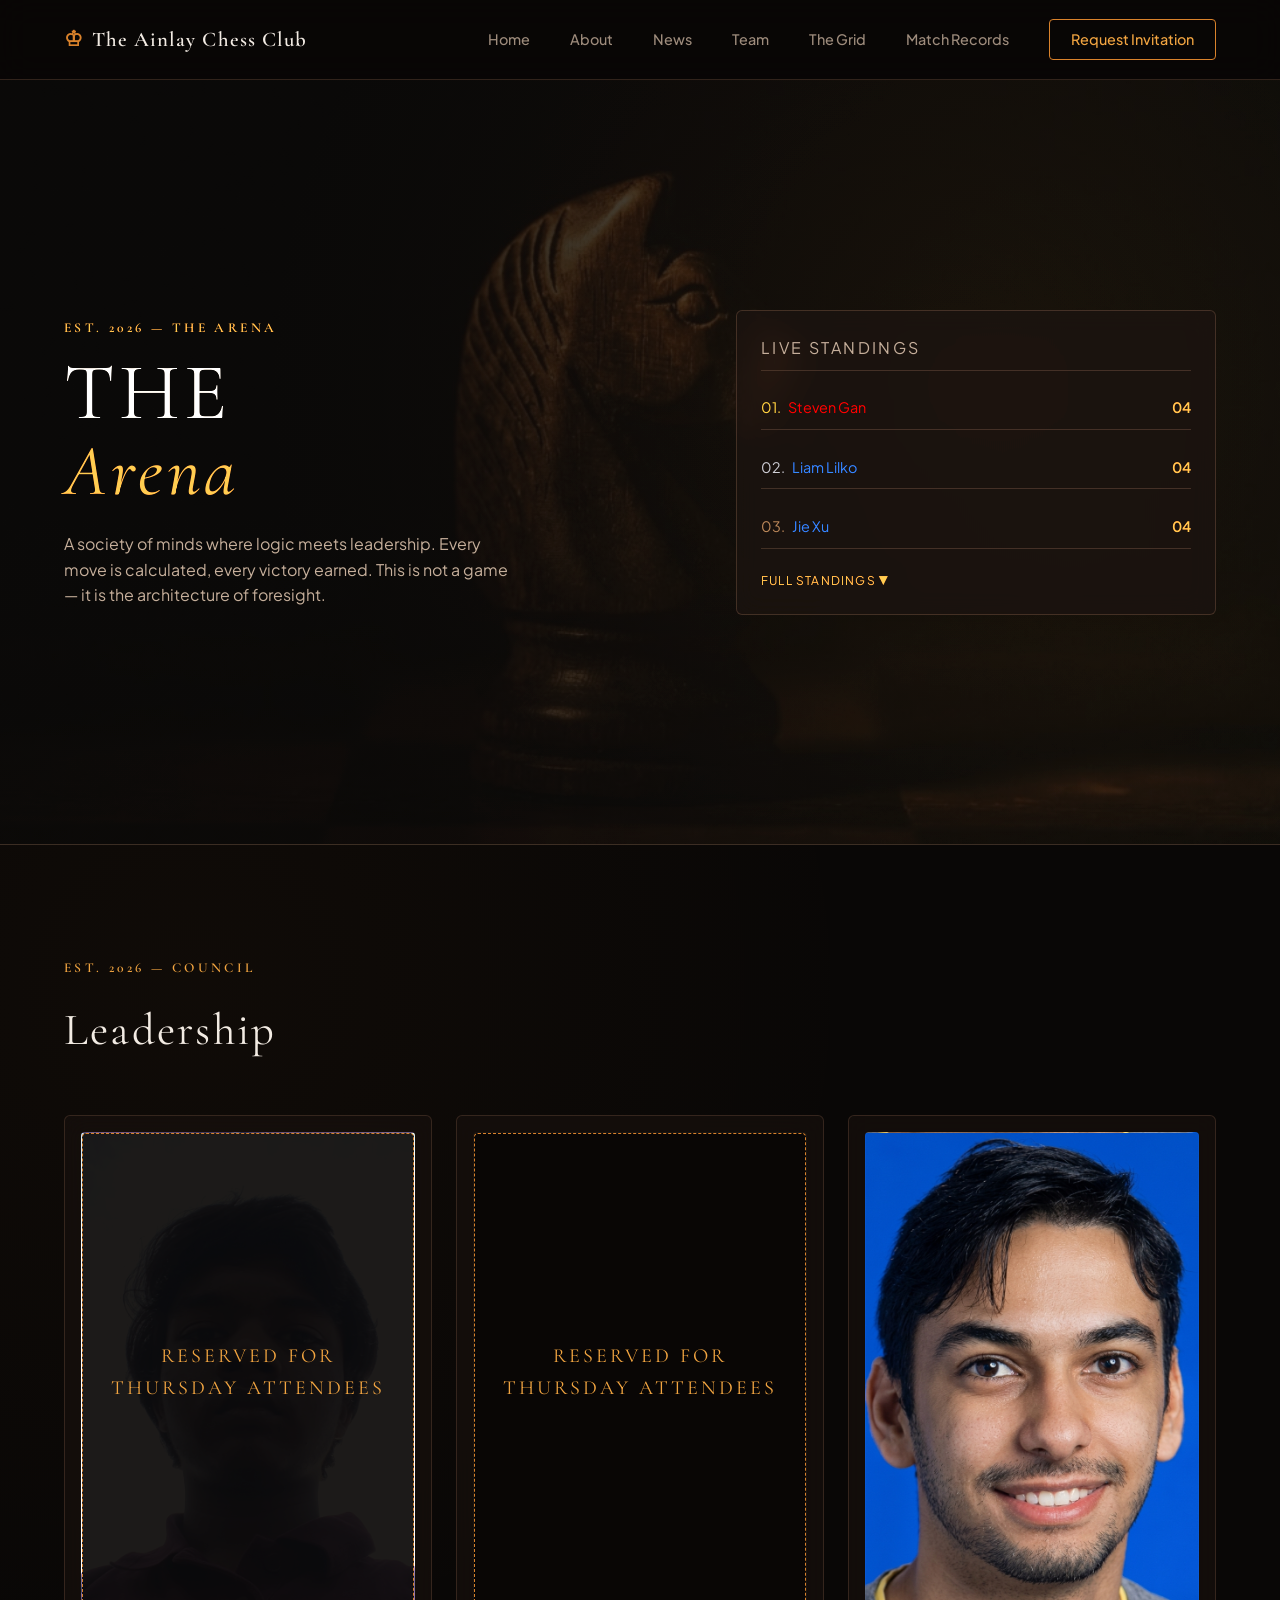
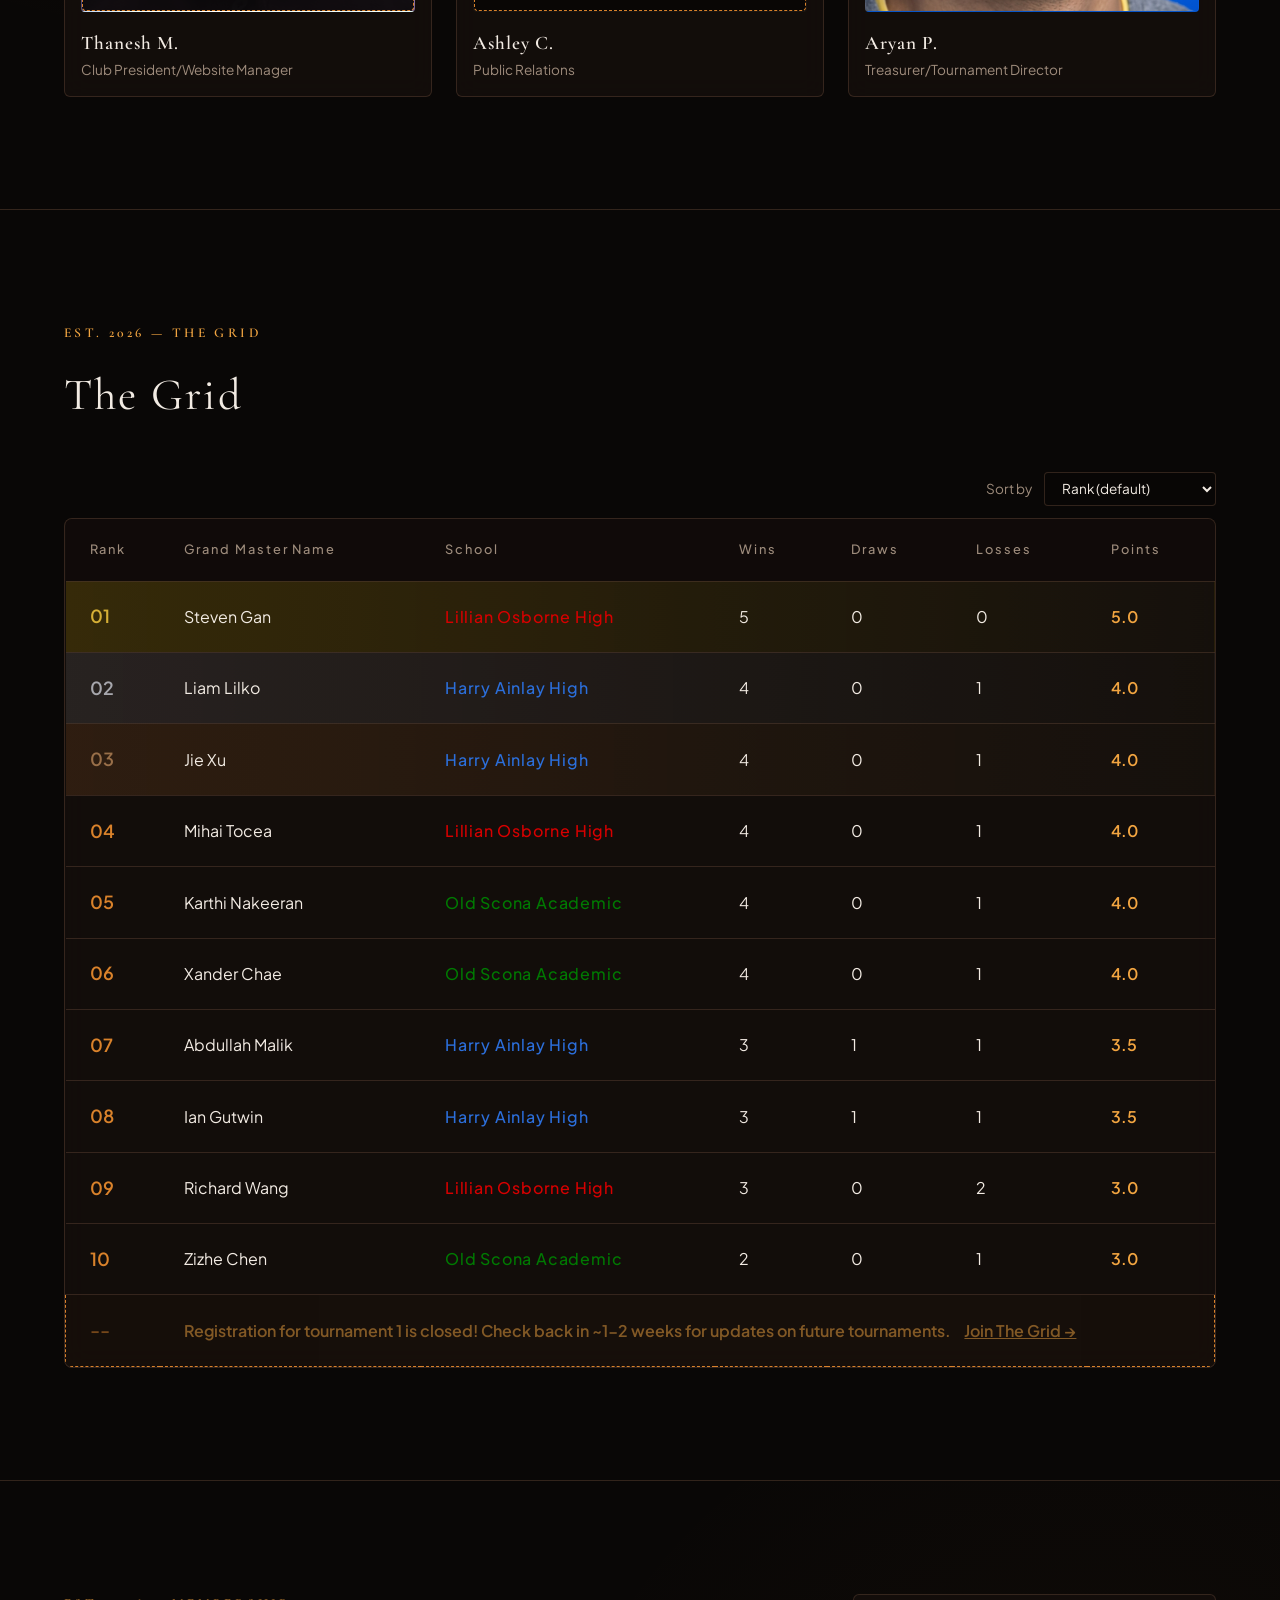
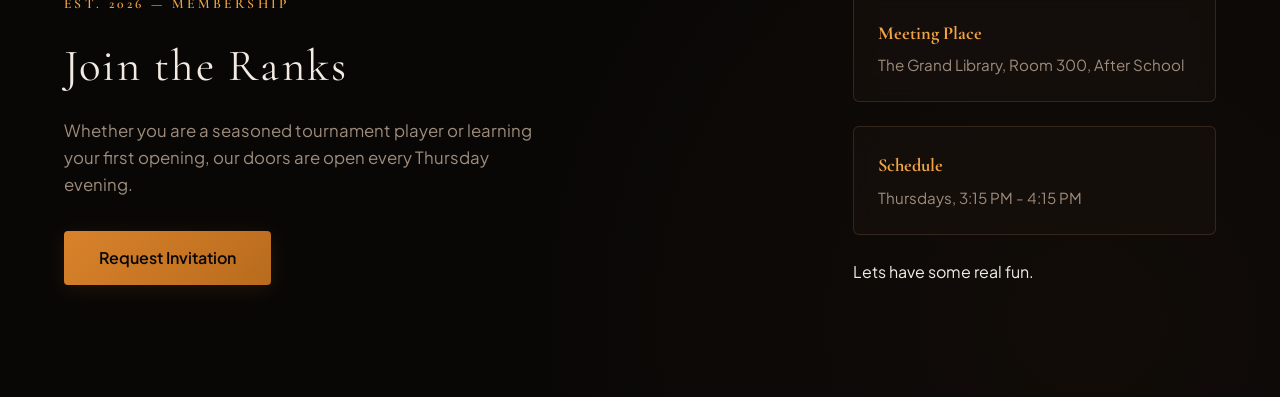
==== commit 70f67ad8: "Add files via upload" ====
--- a/index.html
+++ b/index.html
@@ -180,11 +180,11 @@
                         <tr class="rank-1 lillian-row">
                             <td><span class="rank-badge">01</span></td>
                             <td>Steven Gan</td>
-                            <td><span class="school-tag">Lillian Osborne</span></td>
+                            <td><span class="school-tag">Lillian Osborne High</span></td>
                             <td>5</td>
                             <td>0</td>
                             <td>0</td>
-                            <td class="amber-text">5</td>
+                            <td class="amber-text">5.0</td>
                         </tr>
                         <tr class="rank-2 ainlay-row">
                             <td><span class="rank-badge">02</span></td>
@@ -193,7 +193,7 @@
                             <td>4</td>
                             <td>0</td>
                             <td>1</td>
-                            <td class="amber-text">4</td>
+                            <td class="amber-text">4.0</td>
                         </tr>
                         <tr class="rank-3 ainlay-row">
                             <td><span class="rank-badge">03</span></td>
@@ -202,7 +202,7 @@
                             <td>4</td>
                             <td>0</td>
                             <td>1</td>
-                            <td class="amber-text">4</td>
+                            <td class="amber-text">4.0</td>
                         </tr>
                         <tr class="lillian-row">
                             <td><span class="rank-badge">04</span></td>
@@ -211,7 +211,7 @@
                             <td>4</td>
                             <td>0</td>
                             <td>1</td>
-                            <td class="amber-text">4</td>
+                            <td class="amber-text">4.0</td>
                         </tr>
                         <tr class="osa-row">
                             <td><span class="rank-badge">05</span></td>
@@ -220,9 +220,8 @@
                             <td>4</td>
                             <td>0</td>
                             <td>1</td>
-                            <td class="amber-text">4</td>
-                        </tr>
-
+                            <td class="amber-text">4.0</td>
+                        </tr>
                         <tr class="osa-row">
                             <td><span class="rank-badge">06</span></td>
                             <td>Xander Chae</td>
@@ -230,10 +229,19 @@
                             <td>4</td>
                             <td>0</td>
                             <td>1</td>
-                            <td class="amber-text">4</td>
+                            <td class="amber-text">4.0</td>
                         </tr>
                         <tr class="ainlay-row">
                             <td><span class="rank-badge">07</span></td>
+                            <td>Abdullah Malik</td>
+                            <td><span class="school-tag">Harry Ainlay High</span></td>
+                            <td>3</td>
+                            <td>1</td>
+                            <td>1</td>
+                            <td class="amber-text">3.5</td>
+                        </tr>
+                        <tr class="ainlay-row">
+                            <td><span class="rank-badge">08</span></td>
                             <td>Ian Gutwin</td>
                             <td><span class="school-tag">Harry Ainlay High</span></td>
                             <td>3</td>
@@ -241,32 +249,23 @@
                             <td>1</td>
                             <td class="amber-text">3.5</td>
                         </tr>
-                        <tr class="ainlay-row">
-                            <td><span class="rank-badge">08</span></td>
-                            <td>Abdullah Malik</td>
-                            <td><span class="school-tag">Harry Ainlay High</span></td>
+                        <tr class="lillian-row">
+                            <td><span class="rank-badge">09</span></td>
+                            <td>Richard Wang</td>
+                            <td><span class="school-tag">Lillian Osborne High</span></td>
                             <td>3</td>
-                            <td>1</td>
-                            <td>1</td>
-                            <td class="amber-text">3.5</td>
-                        </tr>
-                        <tr class="ross-row">
-                            <td><span class="rank-badge">09</span></td>
-                            <td>Bill Chau</td>
-                            <td><span class="school-tag">Ross Sheppard High</span></td>
-                            <td>3</td>
                             <td>0</td>
                             <td>2</td>
-                            <td class="amber-text">3</td>
-                        </tr>
-                        <tr class="ainlay-row">
+                            <td class="amber-text">3.0</td>
+                        </tr>
+                        <tr class="osa-row">
                             <td><span class="rank-badge">10</span></td>
-                            <td>Kayden Sawka</td>
-                            <td><span class="school-tag">Harry Ainlay High</span></td>
-                            <td>3</td>
-                            <td>0</td>
+                            <td>Zizhe Chen</td>
+                            <td><span class="school-tag">Old Scona Academic</span></td>
                             <td>2</td>
-                            <td class="amber-text">3</td>
+                            <td>0</td>
+                            <td>1</td>
+                            <td class="amber-text">3.0</td>
                         </tr>
 
                         <tr class="open-row disabled">
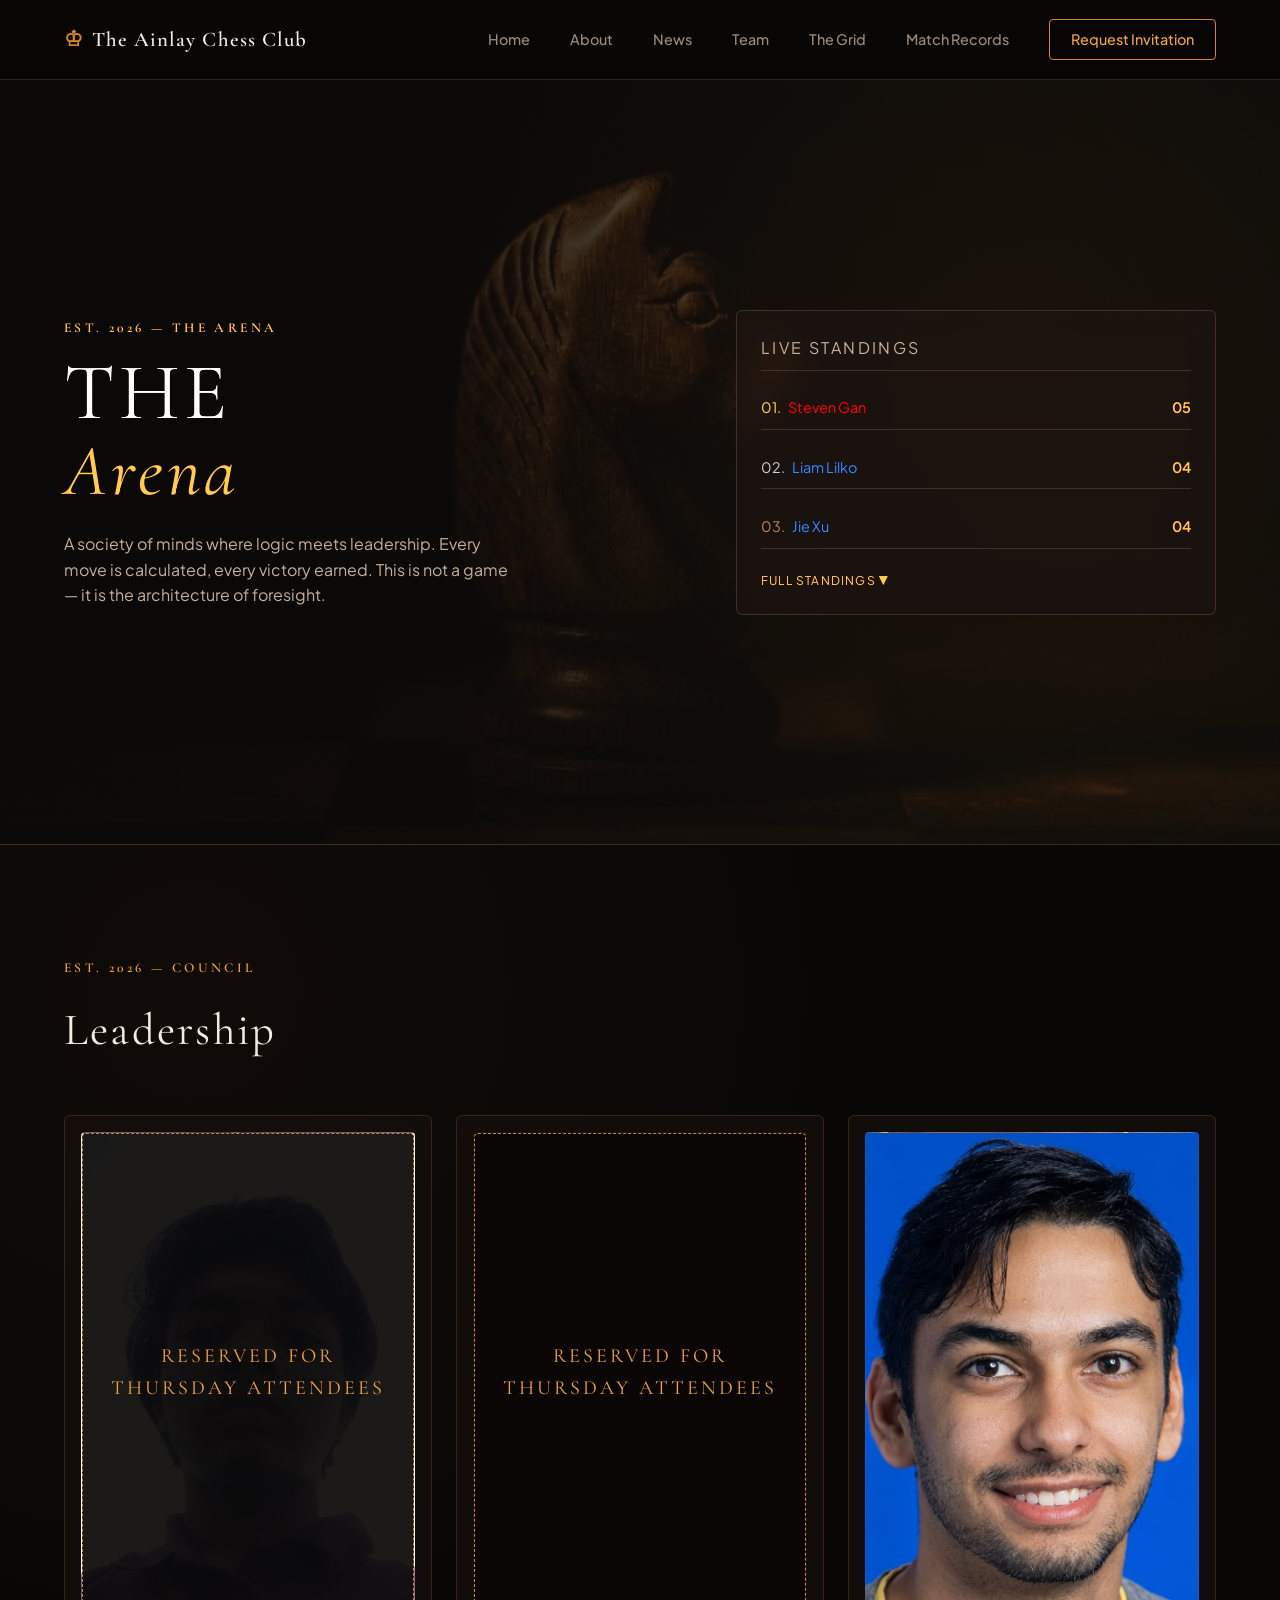
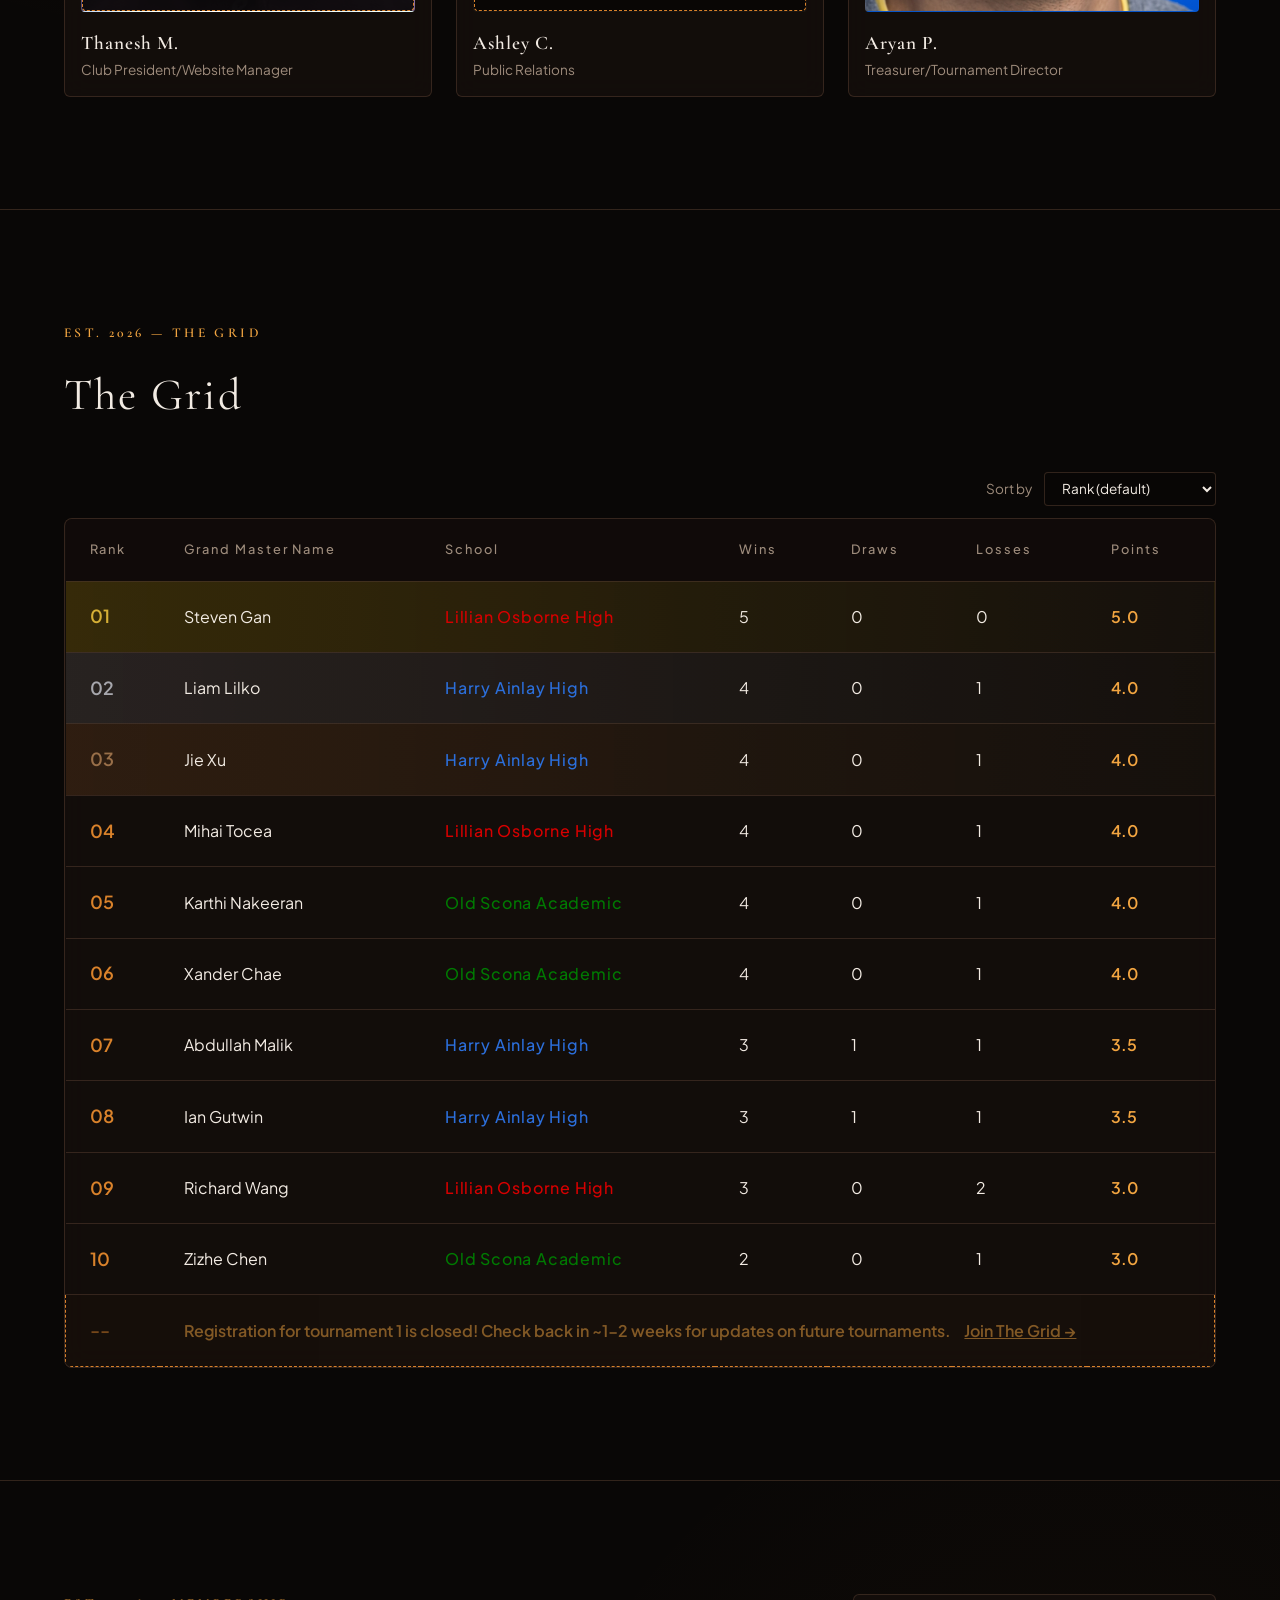
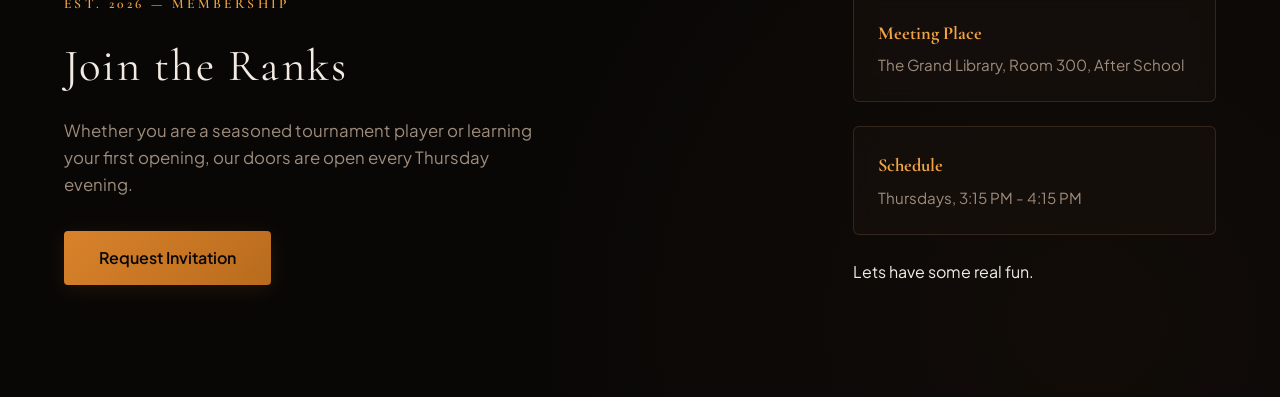
==== commit 2dd07412: "Change ranking number for Steven Gan to 05 Updated the ranking number for Steven Gan in the live sta" ====
--- a/index.html
+++ b/index.html
@@ -91,7 +91,7 @@
                 <div class="sidebar-header">LIVE STANDINGS</div>
                 <div class="sidebar-item">
                     <span class="lillian"><span style="color: #d6af36">01.</span>&ensp;Steven Gan</span>
-                    <span class="amber-text">04</span>
+                    <span class="amber-text">05</span>
                 </div>
                 <div class="sidebar-item">
                     <span class="ainlay"><span style="color: #a7a7ad">02.</span>&ensp;Liam Lilko</span>
